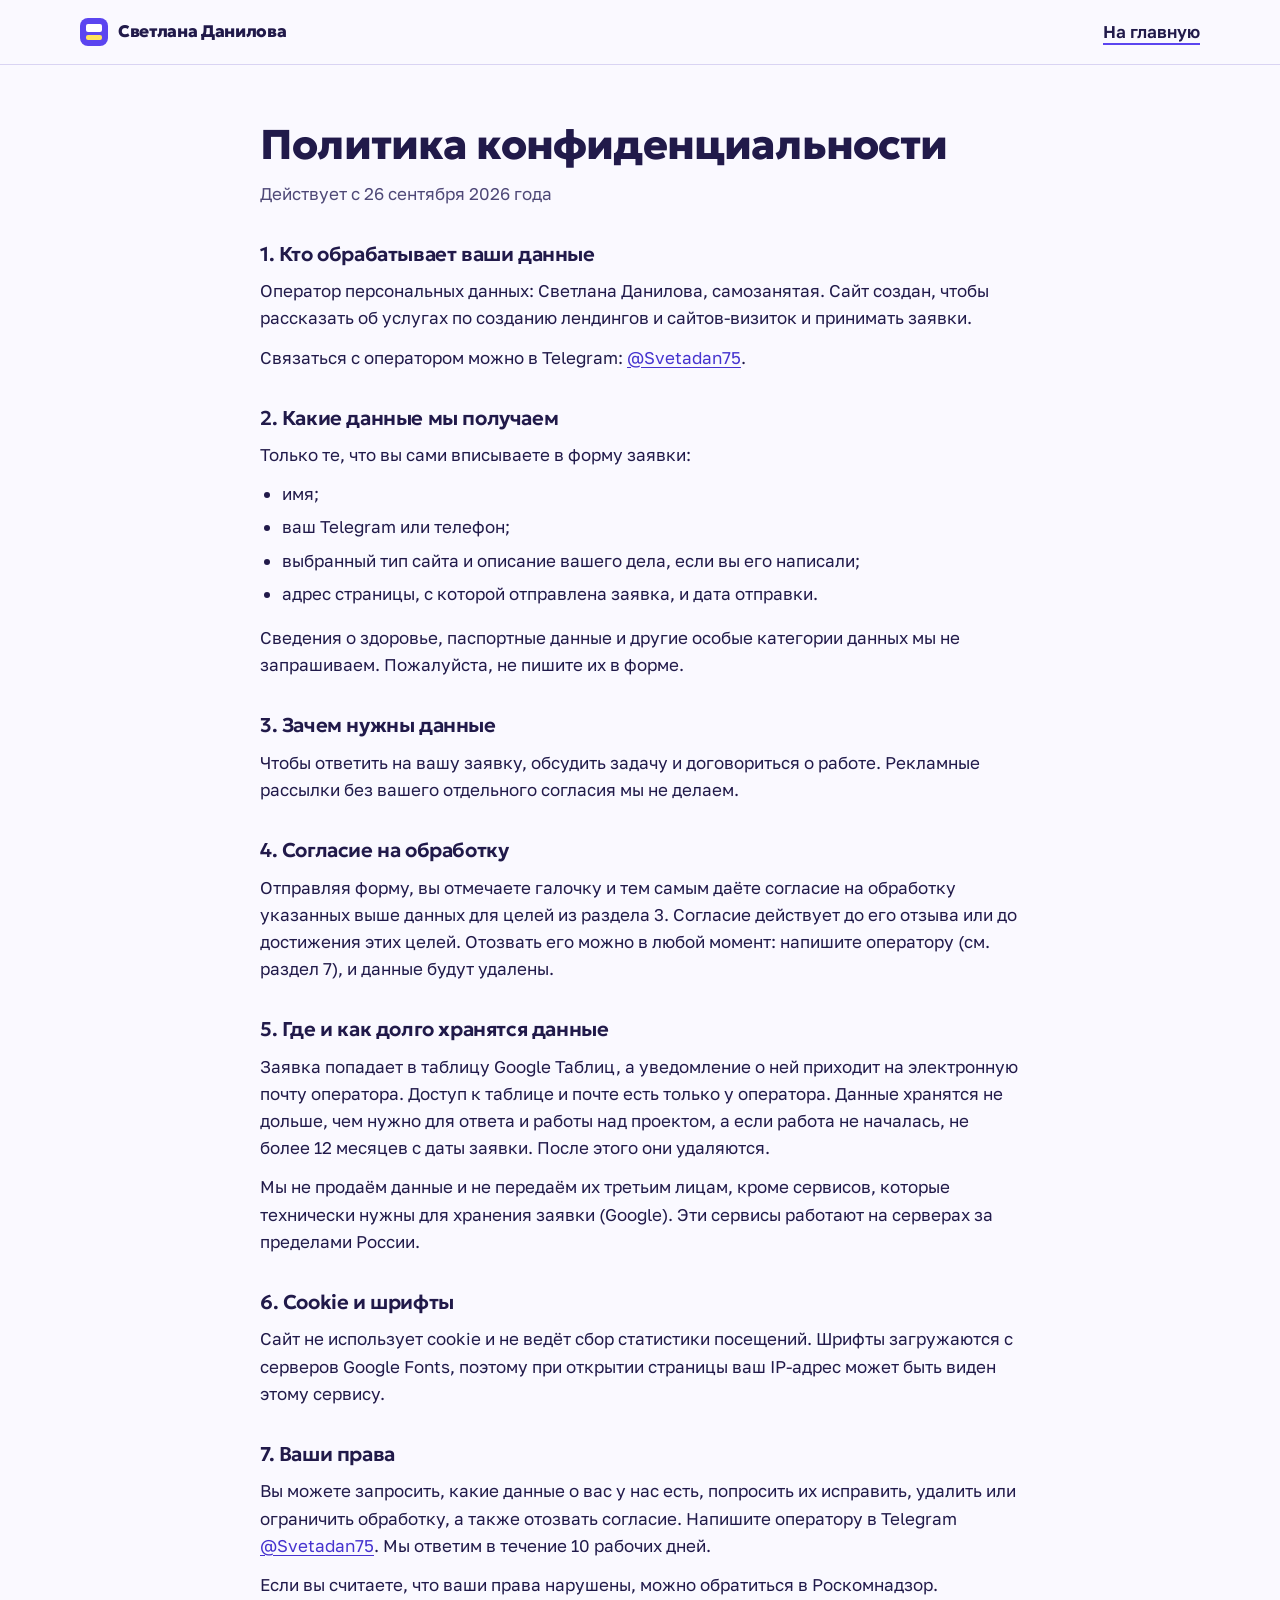
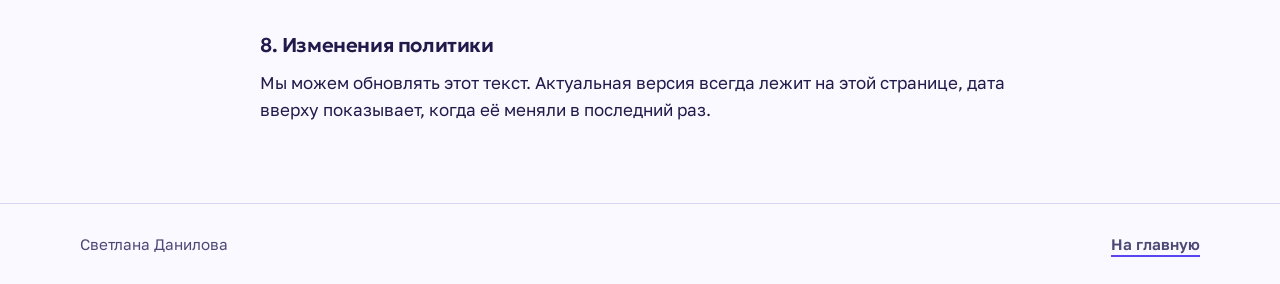
==== politika.html @ dc1ed640 "Сайт-визитка: лендинги и сайты-визитки Co-Authored-By: Claude Sonnet 5 <noreply@anthropic.com>" ====
<!doctype html>
<html lang="ru">
<head>
  <meta charset="utf-8">
  <meta name="viewport" content="width=device-width, initial-scale=1">
  <title>Политика конфиденциальности - Светлана Данилова</title>
  <meta name="robots" content="noindex">
  <link rel="icon" href="data:image/svg+xml,%3Csvg xmlns='http://www.w3.org/2000/svg' viewBox='0 0 32 32'%3E%3Crect width='32' height='32' rx='8' fill='%235B45F0'/%3E%3Crect x='8' y='19' width='16' height='5' rx='2' fill='%23FFE45C'/%3E%3Crect x='8' y='8' width='16' height='8' rx='2' fill='%23fff'/%3E%3C/svg%3E">
  <link rel="preconnect" href="https://fonts.googleapis.com">
  <link rel="preconnect" href="https://fonts.gstatic.com" crossorigin>
  <link rel="stylesheet" href="https://fonts.googleapis.com/css2?family=Geologica:wght@600;800&family=Golos+Text:wght@400;500;600&display=swap">
  <link rel="stylesheet" href="styles.css">
</head>
<body>
  <header class="top">
    <div class="wrap top-in">
      <a class="logo" href="index.html" aria-label="Светлана Данилова, на главную">
        <span class="logo-mark" aria-hidden="true"></span>Светлана Данилова
      </a>
      <a class="link" href="index.html">На главную</a>
    </div>
  </header>

  <main class="wrap doc">
    <h1>Политика конфиденциальности</h1>
    <p class="doc-date">Действует с 26 сентября 2026 года</p>

    <h2>1. Кто обрабатывает ваши данные</h2>
    <p>Оператор персональных данных: Светлана Данилова, самозанятая. Сайт создан, чтобы рассказать об услугах по созданию лендингов и сайтов-визиток и принимать заявки.</p>
    <!-- TODO Светлана: после регистрации самозанятости добавить сюда ИНН и адрес почты сайта -->
    <p>Связаться с оператором можно в Telegram: <a href="https://t.me/Svetadan75">@Svetadan75</a>.</p>

    <h2>2. Какие данные мы получаем</h2>
    <p>Только те, что вы сами вписываете в форму заявки:</p>
    <ul>
      <li>имя;</li>
      <li>ваш Telegram или телефон;</li>
      <li>выбранный тип сайта и описание вашего дела, если вы его написали;</li>
      <li>адрес страницы, с которой отправлена заявка, и дата отправки.</li>
    </ul>
    <p>Сведения о здоровье, паспортные данные и другие особые категории данных мы не запрашиваем. Пожалуйста, не пишите их в форме.</p>

    <h2>3. Зачем нужны данные</h2>
    <p>Чтобы ответить на вашу заявку, обсудить задачу и договориться о работе. Рекламные рассылки без вашего отдельного согласия мы не делаем.</p>

    <h2 id="soglasie">4. Согласие на обработку</h2>
    <p>Отправляя форму, вы отмечаете галочку и тем самым даёте согласие на обработку указанных выше данных для целей из раздела 3. Согласие действует до его отзыва или до достижения этих целей. Отозвать его можно в любой момент: напишите оператору (см. раздел 7), и данные будут удалены.</p>

    <h2>5. Где и как долго хранятся данные</h2>
    <p>Заявка попадает в таблицу Google Таблиц, а уведомление о ней приходит на электронную почту оператора. Доступ к таблице и почте есть только у оператора. Данные хранятся не дольше, чем нужно для ответа и работы над проектом, а если работа не началась, не более 12 месяцев с даты заявки. После этого они удаляются.</p>
    <p>Мы не продаём данные и не передаём их третьим лицам, кроме сервисов, которые технически нужны для хранения заявки (Google). Эти сервисы работают на серверах за пределами России.</p>

    <h2>6. Cookie и шрифты</h2>
    <p>Сайт не использует cookie и не ведёт сбор статистики посещений. Шрифты загружаются с серверов Google Fonts, поэтому при открытии страницы ваш IP-адрес может быть виден этому сервису.</p>

    <h2>7. Ваши права</h2>
    <p>Вы можете запросить, какие данные о вас у нас есть, попросить их исправить, удалить или ограничить обработку, а также отозвать согласие. Напишите оператору в Telegram <a href="https://t.me/Svetadan75">@Svetadan75</a>. Мы ответим в течение 10 рабочих дней.</p>
    <p>Если вы считаете, что ваши права нарушены, можно обратиться в Роскомнадзор.</p>

    <h2>8. Изменения политики</h2>
    <p>Мы можем обновлять этот текст. Актуальная версия всегда лежит на этой странице, дата вверху показывает, когда её меняли в последний раз.</p>
  </main>

  <footer class="foot">
    <div class="wrap foot-in">
      <p>Светлана Данилова</p>
      <div class="foot-links">
        <a class="link" href="index.html">На главную</a>
      </div>
    </div>
  </footer>
</body>
</html>
---- styles.css ----
/* Светлана Данилова: лендинги и сайты-визитки.
   Палитра: чернильный сине-фиолетовый текст, сирень вместо белого, фиолетовая кнопка, жёлтый маркер как единственный «громкий» цвет. */
:root {
  --ink: #211A4A;
  --ink-soft: #4E4877;
  --paper: #FAF9FF;
  --lilac: #EDEAFB;
  --line: #D9D4F3;
  --violet: #5B45F0;
  --violet-deep: #4633CF;
  --marker: #FFE45C;
  --mint: #CFEFDD;
  --radius: 14px;
  --font-display: "Geologica", "Arial", sans-serif;
  --font-body: "Golos Text", system-ui, sans-serif;
}

*, *::before, *::after { box-sizing: border-box; }
html { scroll-behavior: smooth; scroll-padding-top: 76px; }
body {
  margin: 0;
  background: var(--paper);
  color: var(--ink);
  font: 400 1.0625rem/1.6 var(--font-body);
  -webkit-font-smoothing: antialiased;
}
img { max-width: 100%; height: auto; display: block; }
a { color: inherit; }
h1, h2, h3 { font-family: var(--font-display); line-height: 1.12; margin: 0; letter-spacing: -0.02em; }
p { margin: 0; }
:focus-visible { outline: 3px solid var(--violet); outline-offset: 3px; border-radius: 6px; }

.wrap { width: min(1120px, 100% - 32px); margin-inline: auto; }
.skip { position: absolute; left: -999px; top: 8px; background: var(--ink); color: #fff; padding: 8px 14px; border-radius: 8px; z-index: 20; }
.skip:focus { left: 8px; }

/* Кнопки и ссылки */
.btn {
  display: inline-flex; align-items: center; justify-content: center;
  padding: 14px 24px; border-radius: 999px; border: 0;
  background: var(--violet); color: #fff; text-decoration: none;
  font: 600 1rem/1.2 var(--font-body); cursor: pointer;
  transition: background .2s, transform .2s;
}
.btn:hover { background: var(--violet-deep); transform: translateY(-1px); }
.btn-sm { padding: 10px 18px; font-size: .95rem; }
.btn-light { background: #fff; color: var(--ink); }
.btn-light:hover { background: var(--marker); }
.btn-line { display: inline-flex; padding: 12px 22px; border: 2px solid rgba(255,255,255,.45); border-radius: 999px; color: #fff; text-decoration: none; font-weight: 600; transition: border-color .2s, background .2s; }
.btn-line:hover { border-color: #fff; background: rgba(255,255,255,.1); }
.link { font-weight: 600; text-decoration-thickness: 2px; text-underline-offset: 5px; text-decoration-color: var(--violet); }
.link:hover { text-decoration-color: var(--ink); }

/* Шапка */
.top { position: sticky; top: 0; z-index: 10; background: rgba(250,249,255,.92); backdrop-filter: blur(8px); border-bottom: 1px solid var(--line); }
.top-in { display: flex; align-items: center; gap: 24px; min-height: 64px; }
.logo { display: inline-flex; align-items: center; gap: 10px; font: 800 1.05rem/1 var(--font-display); text-decoration: none; letter-spacing: -0.02em; margin-right: auto; }
.logo-mark { width: 28px; height: 28px; border-radius: 8px; background: var(--violet); position: relative; flex: none; }
.logo-mark::before, .logo-mark::after { content: ""; position: absolute; left: 6px; right: 6px; border-radius: 2px; }
.logo-mark::before { top: 6px; height: 8px; background: #fff; }
.logo-mark::after { bottom: 6px; height: 5px; background: var(--marker); }
.nav { display: flex; gap: 26px; }
.nav a { text-decoration: none; font-weight: 500; color: var(--ink-soft); }
.nav a:hover { color: var(--ink); }

/* Первый экран */
.hero { padding: 56px 0 72px; }
.hero-grid { display: grid; grid-template-columns: 1.02fr 1fr; gap: 56px; align-items: center; }
.hero h1 { font-size: clamp(2.1rem, 4.6vw, 3.5rem); font-weight: 800; }
.lead { margin-top: 22px; font-size: 1.2rem; color: var(--ink-soft); max-width: 34em; }
.hero-cta { display: flex; align-items: center; gap: 24px; margin-top: 32px; flex-wrap: wrap; }
.note { margin-top: 22px; color: var(--ink-soft); font-size: .98rem; max-width: 34em; }

/* Конструктор */
.builder { margin: 0; background: var(--lilac); border: 1px solid var(--line); border-radius: 22px; padding: 22px; }
.builder figcaption { font: 600 1.05rem/1.2 var(--font-display); margin-bottom: 14px; }
.chips { display: flex; flex-wrap: wrap; gap: 8px; }
.chip {
  padding: 8px 14px; border-radius: 999px; border: 1.5px solid var(--line); background: #fff;
  font: 500 .92rem/1.2 var(--font-body); color: var(--ink); cursor: pointer;
  transition: background .15s, border-color .15s, color .15s;
}
.chip:hover:not(:disabled) { border-color: var(--violet); }
.chip[aria-pressed="true"] { background: var(--violet); border-color: var(--violet); color: #fff; }
.chip.is-locked { background: transparent; border-style: dashed; color: var(--ink-soft); cursor: default; }
.chip.is-locked[aria-pressed="true"] { background: transparent; color: var(--ink-soft); border-color: var(--line); }

.win { margin-top: 16px; background: #fff; border: 1px solid var(--line); border-radius: 12px; overflow: hidden; box-shadow: 0 10px 30px rgba(33,26,74,.08); }
.win-bar { display: flex; align-items: center; gap: 6px; padding: 10px 12px; background: var(--paper); border-bottom: 1px solid var(--line); }
.win-bar i { width: 9px; height: 9px; border-radius: 50%; background: var(--line); }
.win-bar span { margin-left: 8px; font-size: .78rem; color: var(--ink-soft); background: #fff; border: 1px solid var(--line); border-radius: 6px; padding: 2px 10px; }
.win-page { position: relative; padding: 14px; display: flex; flex-direction: column; gap: 12px; min-height: 260px; max-height: 420px; overflow: hidden; }
.win-page::after { content: ""; position: absolute; left: 0; right: 0; bottom: 0; height: 48px; background: linear-gradient(rgba(255,255,255,0), #fff); pointer-events: none; }

.blk { border-radius: 10px; }
.blk[hidden] { display: none; }
.blk:not([hidden]) { animation: pop .35s ease-out both; }
@keyframes pop { from { opacity: 0; transform: translateY(8px) scale(.98); } to { opacity: 1; transform: none; } }

.blk u, .blk h6, .blk p, .blk s, .blk span:not(.ava):not(.pin) { display: block; height: 7px; border-radius: 4px; background: var(--line); margin: 0; text-decoration: none; }
.blk s { width: 45%; background: var(--marker); }
.blk em { display: block; font-style: normal; }
.blk-head { display: flex; align-items: center; gap: 10px; }
.blk-head b { width: 20px; height: 20px; border-radius: 6px; background: var(--violet); }
.blk-head span { width: 34px; }
.blk-head span:first-of-type { margin-left: auto; }
.blk-head em { width: 44px; height: 18px; border-radius: 999px; background: var(--violet); }
.blk-hero { background: var(--lilac); padding: 18px 14px; display: flex; flex-direction: column; gap: 8px; }
.blk-hero h6 { height: 13px; width: 78%; background: var(--ink); }
.blk-hero h6 + h6 { width: 52%; }
.blk-hero p { width: 66%; }
.blk-hero em { width: 96px; height: 22px; border-radius: 999px; background: var(--violet); margin-top: 6px; }
.blk-services { display: grid; grid-template-columns: repeat(3, 1fr); gap: 8px; }
.blk-services > div { border: 1px solid var(--line); border-radius: 8px; padding: 10px; display: flex; flex-direction: column; gap: 6px; }
.blk-gallery { display: grid; grid-template-columns: repeat(3, 1fr); gap: 8px; }
.blk-gallery i { aspect-ratio: 4 / 3; border-radius: 8px; background: linear-gradient(135deg, var(--lilac), var(--line)); }
.blk-gallery i:nth-child(2) { background: linear-gradient(135deg, var(--mint), var(--lilac)); }
.blk-reviews { display: flex; gap: 10px; align-items: center; border: 1px solid var(--line); padding: 10px; }
.blk-reviews .ava { width: 26px; height: 26px; border-radius: 50%; background: var(--marker); flex: none; }
.blk-reviews > div { flex: 1; display: flex; flex-direction: column; gap: 6px; }
.blk-form { display: flex; flex-direction: column; gap: 8px; }
.blk-form i { height: 22px; border: 1.5px solid var(--line); border-radius: 6px; }
.blk-form em { height: 22px; border-radius: 999px; background: var(--violet); width: 42%; }
.blk-tg { display: flex; }
.blk-tg em { background: #2AABEE; color: #fff; font: 600 .78rem/1 var(--font-body); padding: 9px 16px; border-radius: 999px; }
.blk-map { position: relative; height: 62px; background: var(--mint); overflow: hidden; }
.blk-map u { position: absolute; height: 5px; background: rgba(255,255,255,.7); left: -5%; right: -5%; top: 40%; transform: rotate(-8deg); }
.blk-map u + u { top: 68%; transform: rotate(6deg); }
.blk-map .pin { position: absolute; left: 50%; top: 22%; width: 14px; height: 14px; border-radius: 50% 50% 50% 0; background: var(--violet); transform: rotate(-45deg); }

.verdict { margin-top: 16px; font-size: 1rem; }
.verdict b { background: var(--marker); padding: 1px 8px; border-radius: 6px; font-weight: 600; }
.verdict span { color: var(--ink-soft); margin-left: 6px; }

/* Секции */
.sec { padding: 88px 0; }
.sec-tint { background: var(--lilac); }
.sec h2 { font-size: clamp(1.7rem, 3.4vw, 2.5rem); font-weight: 800; max-width: 20em; }
.sec-lead { margin-top: 14px; color: var(--ink-soft); font-size: 1.1rem; max-width: 38em; }

/* О себе */
.about-grid { display: grid; grid-template-columns: 300px 1fr; gap: 56px; align-items: center; }
.about-photo { margin: 0; }

.photo { display: block; width: 100%; aspect-ratio: 4 / 5; object-fit: cover; object-position: center 25%; border-radius: 26px; background: var(--lilac); }
.about-text p { margin-top: 18px; max-width: 38em; }
.about-text h2 { margin-bottom: 4px; }
.social { display: grid; grid-template-columns: repeat(2, minmax(0, 1fr)); gap: 12px; margin-top: 28px; max-width: 34rem; }
.social-link { display: flex; flex-direction: column; gap: 4px; padding: 16px 18px; border: 1.5px solid var(--line); border-radius: var(--radius); background: #fff; text-decoration: none; transition: border-color .2s, transform .2s; }
.social-link:hover { border-color: var(--violet); transform: translateY(-2px); }
.social-link b { font: 600 1.05rem/1.2 var(--font-display); }
.social-link span { font-size: .92rem; color: var(--ink-soft); line-height: 1.4; }

/* Работы */
.works { display: grid; grid-template-columns: repeat(3, minmax(0, 1fr)); gap: 24px; margin-top: 40px; }
.work { display: flex; flex-direction: column; gap: 10px; }
.work h3 { font-size: 1.25rem; font-weight: 600; margin-top: 8px; }
.work p { color: var(--ink-soft); font-size: 1rem; }
.work-shot { border-radius: var(--radius); overflow: hidden; border: 1px solid var(--line); background: #fff; aspect-ratio: 8 / 5; }
.work-shot img { width: 100%; height: 100%; object-fit: cover; object-position: top; }
.work-empty { justify-content: center; align-items: flex-start; border: 2px dashed var(--violet); border-radius: var(--radius); padding: 28px; }
.work-empty .btn { margin-top: 10px; }

/* Цены */
.price-list { margin-top: 40px; border-top: 1.5px solid var(--ink); }
.price-row { display: grid; grid-template-columns: 1fr 260px; gap: 32px; padding: 28px 0; border-bottom: 1px solid var(--line); }
.pr-main h3 { font-size: 1.4rem; font-weight: 600; }
.pr-main p { margin-top: 10px; max-width: 38em; }
.pr-main .pr-for { color: var(--ink-soft); font-size: .98rem; }
.pr-facts { margin: 0; display: grid; gap: 12px; align-content: start; }
.pr-facts div { display: flex; justify-content: space-between; gap: 12px; align-items: baseline; }
.pr-facts dt { color: var(--ink-soft); font-size: .95rem; }
.pr-facts dd { margin: 0; font: 600 1.15rem/1.2 var(--font-display); text-align: right; }
.price-row-main { background: linear-gradient(var(--marker), var(--marker)) left / 6px 100% no-repeat; padding-left: 24px; }
.price-row-free .pr-facts dd { color: var(--violet-deep); }
.after-note { margin-top: 26px; color: var(--ink-soft); max-width: 42em; }
.price-row.is-match { animation: match 1.4s ease-out; }
@keyframes match { 0%, 60% { background-color: var(--marker); } 100% { background-color: transparent; } }

/* Шаги */
.steps { list-style: none; counter-reset: step; margin: 40px 0 0; padding: 0; display: grid; grid-template-columns: repeat(4, minmax(0, 1fr)); gap: 24px; }
.steps li { counter-increment: step; background: #fff; border: 1px solid var(--line); border-radius: var(--radius); padding: 22px; }
.steps li::before { content: counter(step); display: grid; place-items: center; width: 34px; height: 34px; border-radius: 50%; background: var(--violet); color: #fff; font: 600 1rem/1 var(--font-display); margin-bottom: 16px; }
.steps h3 { font-size: 1.15rem; font-weight: 600; }
.steps p { margin-top: 8px; font-size: .98rem; color: var(--ink-soft); }

/* FAQ */
.faq { margin-top: 32px; max-width: 820px; border-top: 1.5px solid var(--ink); }
.faq details { border-bottom: 1px solid var(--line); }
.faq summary { cursor: pointer; padding: 20px 40px 20px 0; font: 600 1.15rem/1.3 var(--font-display); list-style: none; position: relative; }
.faq summary::-webkit-details-marker { display: none; }
.faq summary::after { content: "+"; position: absolute; right: 4px; top: 16px; font: 500 1.6rem/1 var(--font-body); color: var(--violet); transition: transform .2s; }
.faq details[open] summary::after { transform: rotate(45deg); }
.faq details p { padding: 0 40px 22px 0; color: var(--ink-soft); }

/* Контакты */
.contact { background: var(--ink); color: #fff; padding: 88px 0; }
.contact-in { display: grid; grid-template-columns: 1fr 1.1fr; gap: 56px; align-items: start; }
.contact h2 { font-size: clamp(1.8rem, 3.6vw, 2.6rem); font-weight: 800; }
.contact-intro p { margin-top: 16px; color: #D4CFF2; max-width: 30em; }
.contact-alt { margin-top: 32px !important; }
.contact-links { display: flex; gap: 12px; margin-top: 14px; flex-wrap: wrap; }
.lead-form { background: #fff; color: var(--ink); border-radius: 22px; padding: 28px; display: grid; gap: 18px; }
.field { display: grid; gap: 6px; }
.field label, .opts legend { font-weight: 600; font-size: .95rem; }
.opt { font-weight: 400; color: var(--ink-soft); }
.field input, .field textarea { width: 100%; padding: 12px 14px; border: 1.5px solid var(--line); border-radius: 10px; font: inherit; color: var(--ink); background: var(--paper); }
.field input:focus, .field textarea:focus { outline: none; border-color: var(--violet); box-shadow: 0 0 0 3px rgba(91,69,240,.2); }
.field.has-error input { border-color: #C6284D; }
.opts { border: 0; padding: 0; margin: 0; display: flex; flex-wrap: wrap; gap: 8px; }
.opts legend { padding: 0; margin-bottom: 8px; width: 100%; }
.opts label { cursor: pointer; }
.opts input { position: absolute; opacity: 0; pointer-events: none; }
.opts span { display: inline-block; padding: 8px 14px; border-radius: 999px; border: 1.5px solid var(--line); font-size: .94rem; transition: background .15s, color .15s, border-color .15s; }
.opts input:checked + span { background: var(--violet); color: #fff; border-color: var(--violet); }
.opts input:focus-visible + span { outline: 3px solid var(--violet); outline-offset: 2px; }
.agree { display: flex; gap: 10px; align-items: flex-start; font-size: .9rem; color: var(--ink-soft); line-height: 1.45; }
.agree input { margin-top: 3px; width: 18px; height: 18px; accent-color: var(--violet); flex: none; }
.lead-form .btn { background: var(--violet); color: #fff; justify-self: start; }
.lead-form .btn:hover { background: var(--violet-deep); }
.form-status { font-size: .95rem; min-height: 1.4em; }
.form-status.is-error { color: #C6284D; }
.form-status.is-ok { color: #1E7A4C; }
.form-status a { font-weight: 600; }
.hp { position: absolute; left: -9999px; width: 1px; height: 1px; overflow: hidden; }

/* Подвал */
.foot { background: var(--paper); padding: 28px 0; border-top: 1px solid var(--line); font-size: .95rem; color: var(--ink-soft); }
.foot-in { display: flex; justify-content: space-between; gap: 16px; flex-wrap: wrap; }
.foot-links { display: flex; gap: 22px; }

/* Планшет и телефон */
@media (max-width: 980px) {
  .hero-grid, .about-grid, .contact-in { grid-template-columns: 1fr; gap: 40px; }
  .about-photo { max-width: 220px; }
  .works { grid-template-columns: 1fr 1fr; }
  .steps { grid-template-columns: 1fr 1fr; }
  .nav { display: none; }
}
@media (max-width: 640px) {
  body { font-size: 1rem; }
  .hero { padding: 36px 0 48px; }
  .sec, .contact { padding: 56px 0; }
  .works, .steps, .social { grid-template-columns: 1fr; }
  .price-row { grid-template-columns: 1fr; gap: 14px; }
  .price-row-main { padding-left: 18px; }
  .builder { padding: 16px; }
  .lead-form { padding: 20px; }
  .top-in .btn-sm { padding: 9px 14px; }
  .logo { font-size: .95rem; }
}

@media (prefers-reduced-motion: reduce) {
  html { scroll-behavior: auto; }
  *, *::before, *::after { animation: none !important; transition: none !important; }
}

/* Страница политики конфиденциальности */
.doc { max-width: 760px; padding: 56px 0 80px; }
.doc h1 { font-size: clamp(1.8rem, 4vw, 2.6rem); font-weight: 800; }
.doc-date { margin-top: 10px; color: var(--ink-soft); }
.doc h2 { font-size: 1.25rem; font-weight: 600; margin-top: 36px; }
.doc p, .doc ul { margin-top: 12px; }
.doc ul { padding-left: 22px; }
.doc li { margin-top: 6px; }
.doc a { color: var(--violet-deep); text-underline-offset: 3px; }
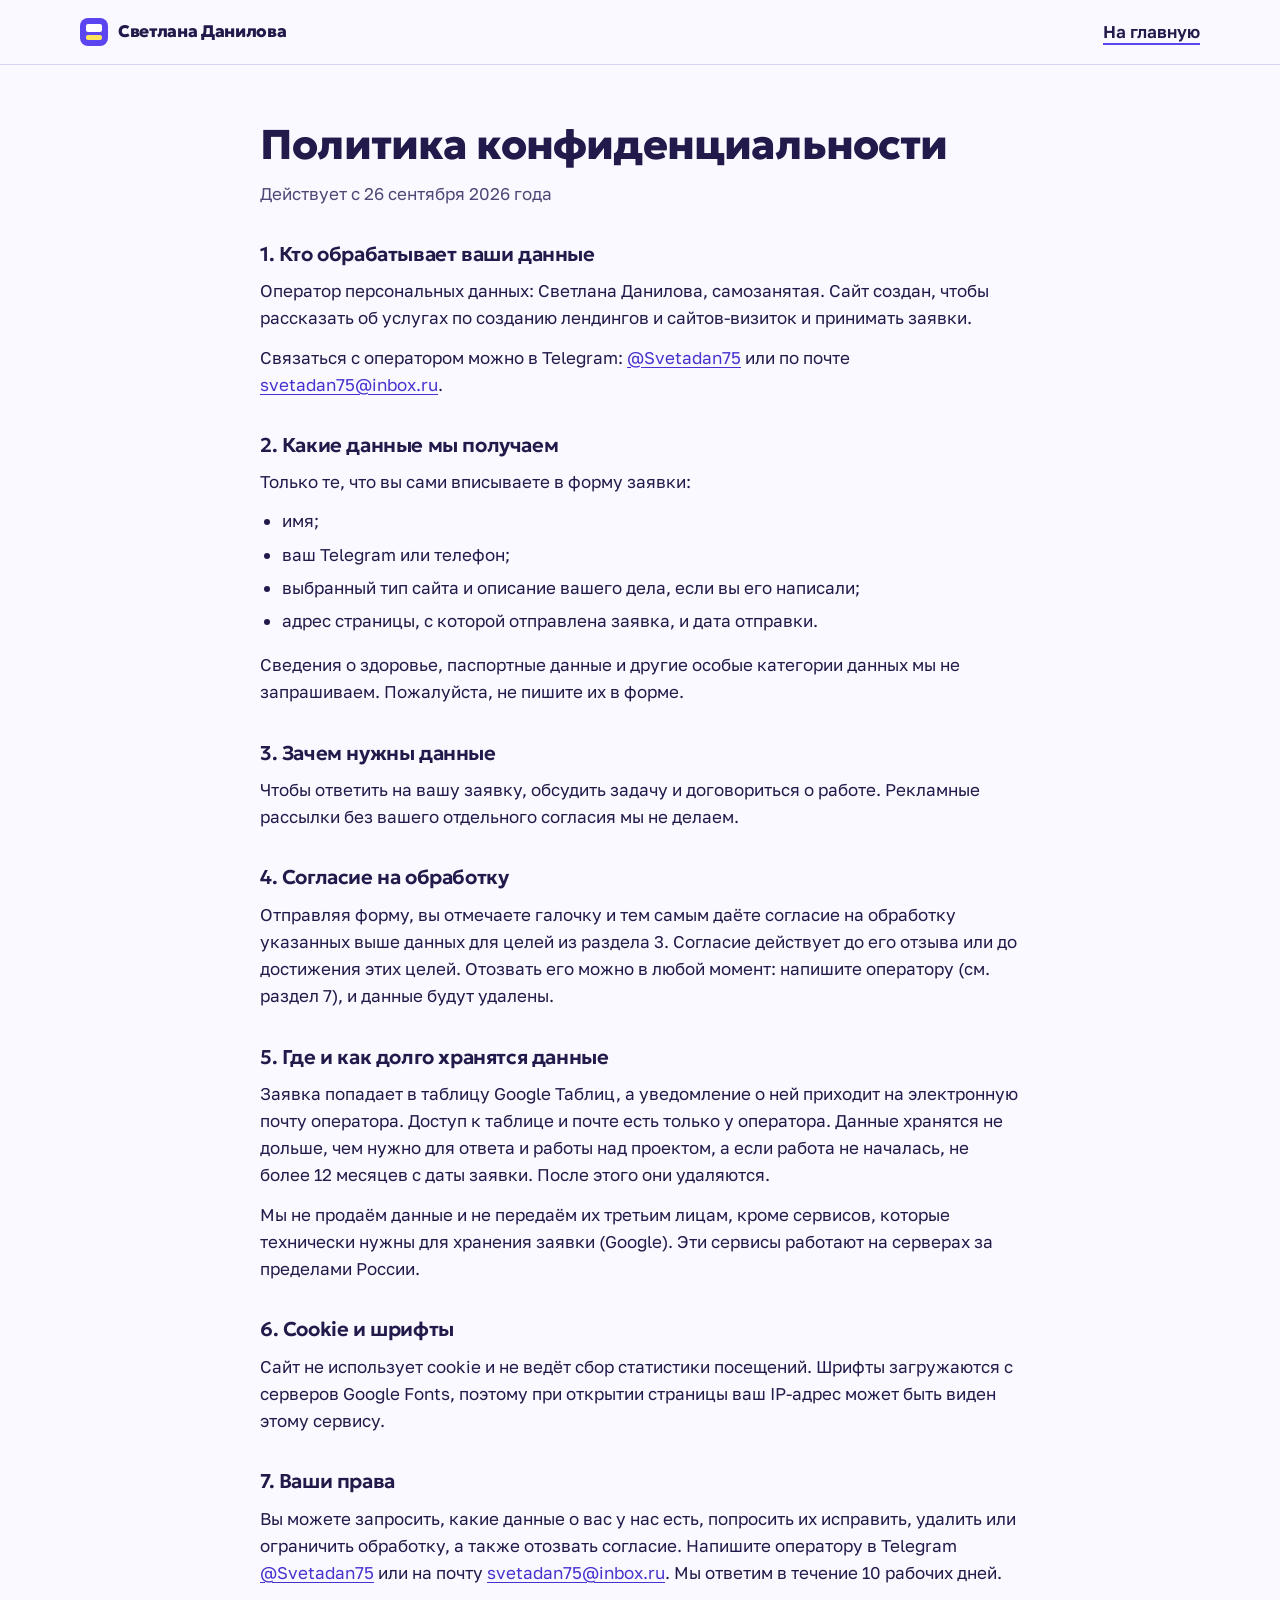
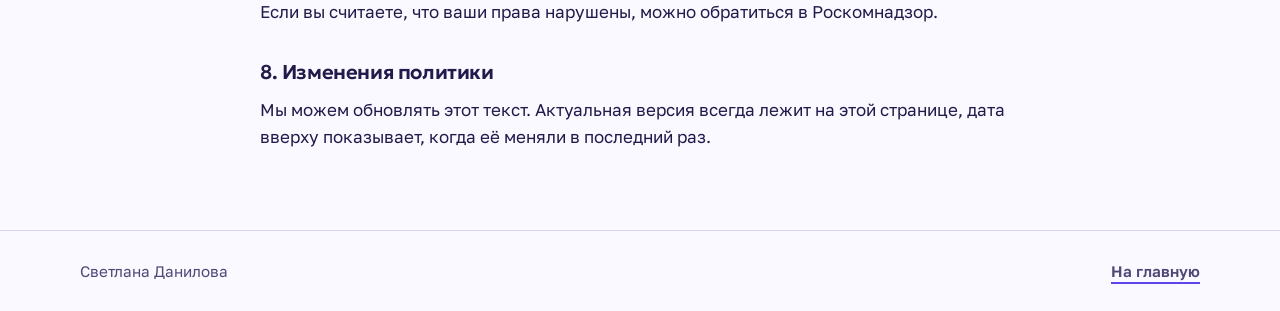
==== commit 22ca42e9: "Правки по отзывам: рабочие ссылки в HTML, почта, стоимость домена Co-Authored-By: Claude Sonnet 5 <n" ====
--- a/politika.html
+++ b/politika.html
@@ -27,8 +27,7 @@
 
     <h2>1. Кто обрабатывает ваши данные</h2>
     <p>Оператор персональных данных: Светлана Данилова, самозанятая. Сайт создан, чтобы рассказать об услугах по созданию лендингов и сайтов-визиток и принимать заявки.</p>
-    <!-- TODO Светлана: после регистрации самозанятости добавить сюда ИНН и адрес почты сайта -->
-    <p>Связаться с оператором можно в Telegram: <a href="https://t.me/Svetadan75">@Svetadan75</a>.</p>
+    <p>Связаться с оператором можно в Telegram: <a href="https://t.me/Svetadan75">@Svetadan75</a> или по почте <a href="mailto:svetadan75@inbox.ru">svetadan75@inbox.ru</a>.</p>
 
     <h2>2. Какие данные мы получаем</h2>
     <p>Только те, что вы сами вписываете в форму заявки:</p>
@@ -54,7 +53,7 @@
     <p>Сайт не использует cookie и не ведёт сбор статистики посещений. Шрифты загружаются с серверов Google Fonts, поэтому при открытии страницы ваш IP-адрес может быть виден этому сервису.</p>
 
     <h2>7. Ваши права</h2>
-    <p>Вы можете запросить, какие данные о вас у нас есть, попросить их исправить, удалить или ограничить обработку, а также отозвать согласие. Напишите оператору в Telegram <a href="https://t.me/Svetadan75">@Svetadan75</a>. Мы ответим в течение 10 рабочих дней.</p>
+    <p>Вы можете запросить, какие данные о вас у нас есть, попросить их исправить, удалить или ограничить обработку, а также отозвать согласие. Напишите оператору в Telegram <a href="https://t.me/Svetadan75">@Svetadan75</a> или на почту <a href="mailto:svetadan75@inbox.ru">svetadan75@inbox.ru</a>. Мы ответим в течение 10 рабочих дней.</p>
     <p>Если вы считаете, что ваши права нарушены, можно обратиться в Роскомнадзор.</p>
 
     <h2>8. Изменения политики</h2>
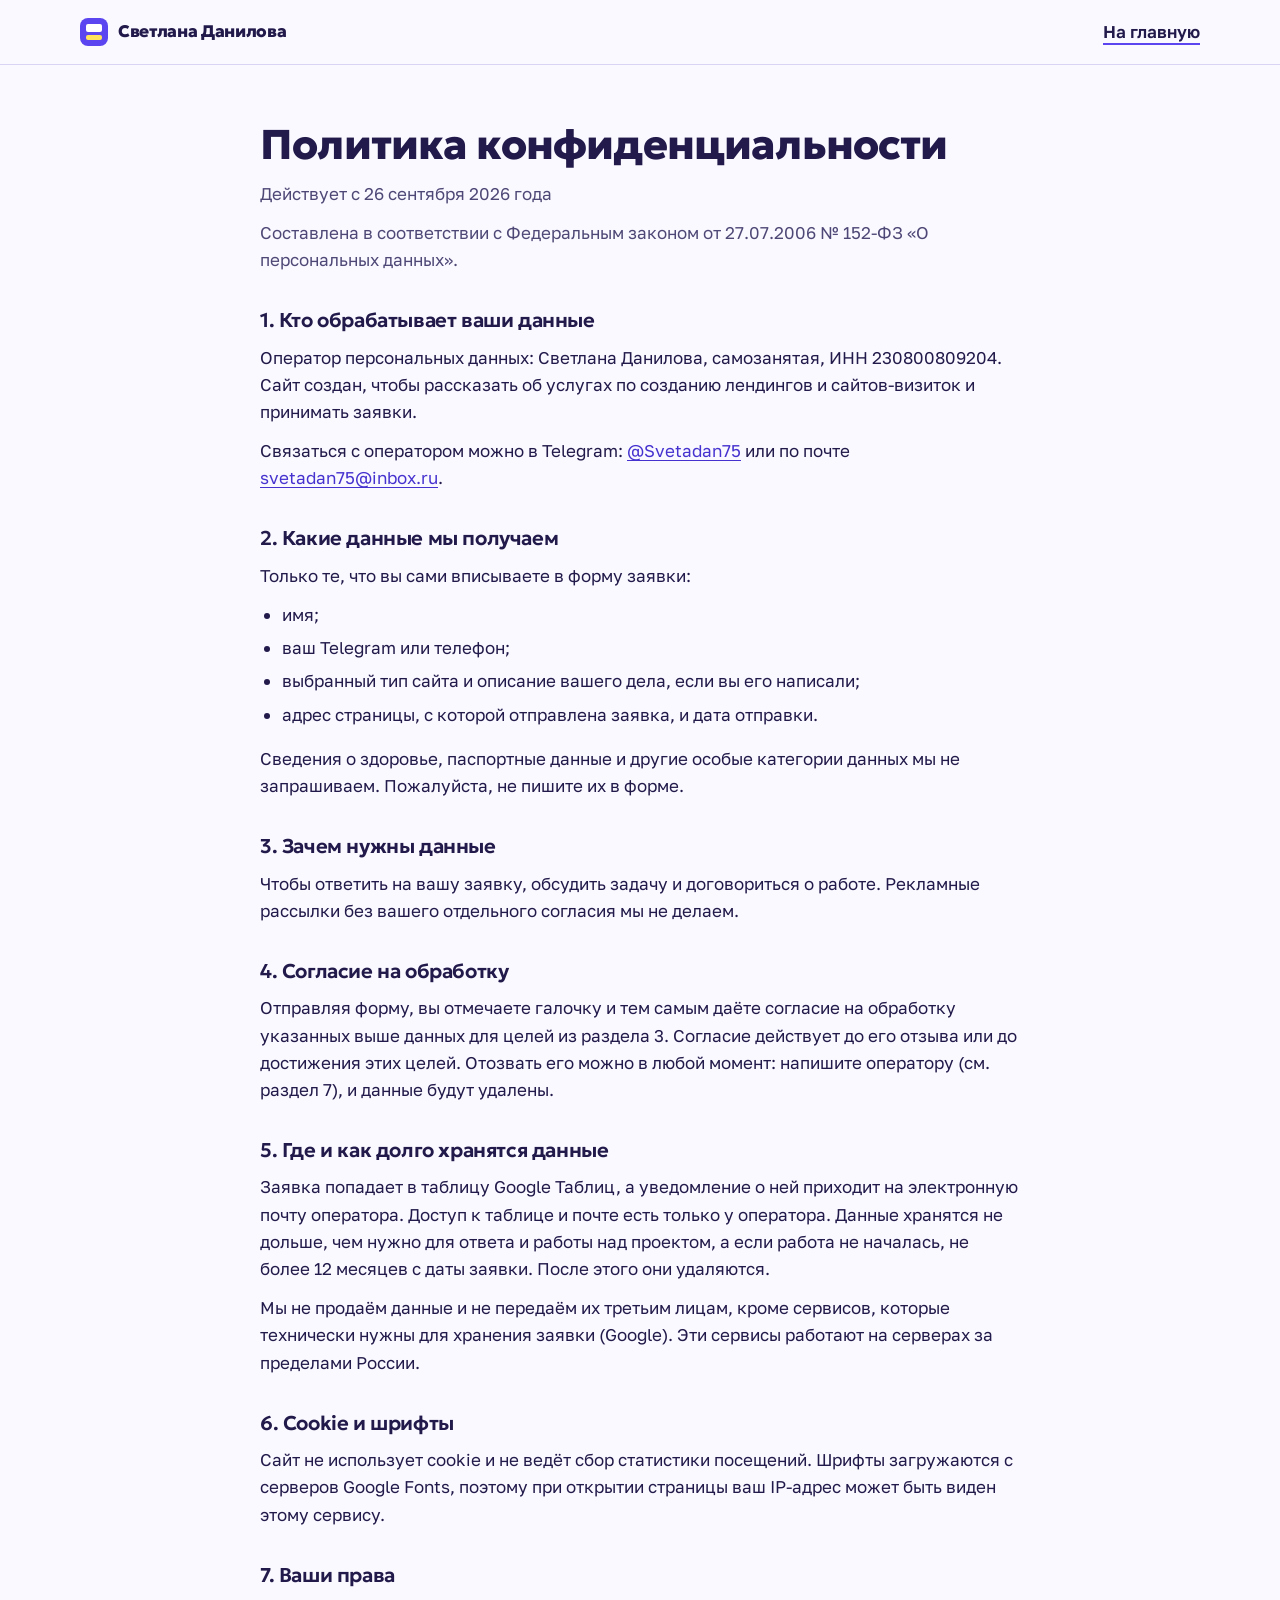
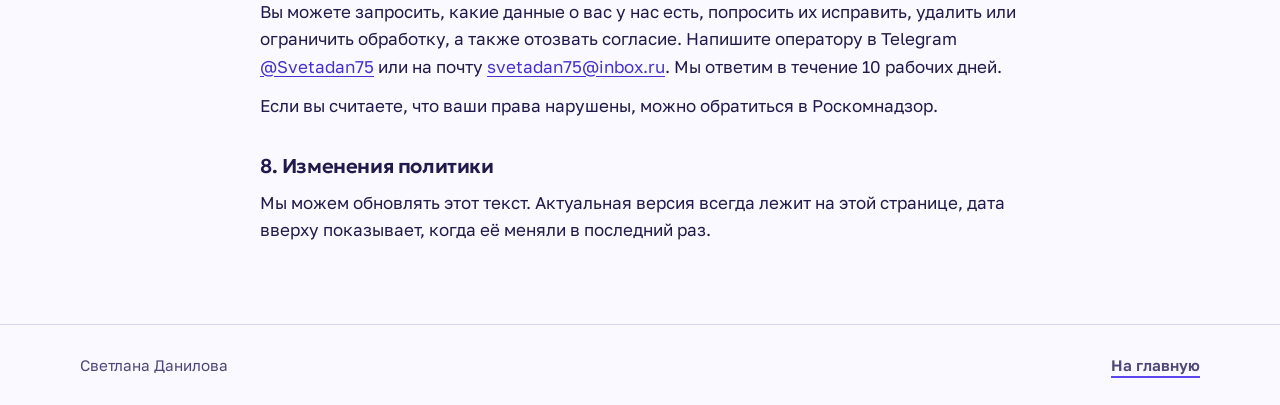
==== commit ba6b5bb1: "Добавить ИНН самозанятой и ссылку на 152-ФЗ в политику Co-Authored-By: Claude Sonnet 5 <noreply@anth" ====
--- a/politika.html
+++ b/politika.html
@@ -25,8 +25,10 @@
     <h1>Политика конфиденциальности</h1>
     <p class="doc-date">Действует с 26 сентября 2026 года</p>
 
+    <p class="doc-date">Составлена в соответствии с Федеральным законом от 27.07.2006 № 152-ФЗ «О персональных данных».</p>
+
     <h2>1. Кто обрабатывает ваши данные</h2>
-    <p>Оператор персональных данных: Светлана Данилова, самозанятая. Сайт создан, чтобы рассказать об услугах по созданию лендингов и сайтов-визиток и принимать заявки.</p>
+    <p>Оператор персональных данных: Светлана Данилова, самозанятая, ИНН 230800809204. Сайт создан, чтобы рассказать об услугах по созданию лендингов и сайтов-визиток и принимать заявки.</p>
     <p>Связаться с оператором можно в Telegram: <a href="https://t.me/Svetadan75">@Svetadan75</a> или по почте <a href="mailto:svetadan75@inbox.ru">svetadan75@inbox.ru</a>.</p>
 
     <h2>2. Какие данные мы получаем</h2>
--- a/styles.css
+++ b/styles.css
@@ -264,3 +264,22 @@
 .doc ul { padding-left: 22px; }
 .doc li { margin-top: 6px; }
 .doc a { color: var(--violet-deep); text-underline-offset: 3px; }
+
+/* Скидка первым клиентам */
+.promo { display: grid; grid-template-columns: auto 1fr auto; gap: 28px; align-items: center; margin-top: 40px; padding: 28px; background: #fff; border: 2px solid var(--violet); border-radius: 22px; }
+.promo-badge { display: grid; place-items: center; min-width: 110px; height: 110px; padding: 0 12px; border-radius: 26px; background: var(--marker); font: 800 2rem/1 var(--font-display); letter-spacing: -0.03em; transform: rotate(-4deg); }
+.promo h3 { font-size: 1.4rem; font-weight: 800; }
+.promo-text p { margin-top: 10px; max-width: 40em; }
+.promo-prices { margin: 12px 0 0; padding: 0; list-style: none; display: grid; gap: 4px; font-weight: 600; }
+.promo-prices li::before { content: ""; display: inline-block; width: 8px; height: 8px; margin-right: 10px; border-radius: 2px; background: var(--violet); }
+.promo .promo-note { color: var(--ink-soft); font-size: .95rem; }
+.promo-btn { white-space: nowrap; }
+@media (max-width: 980px) {
+  .promo { grid-template-columns: 1fr; gap: 20px; }
+  .promo-badge { justify-self: start; }
+  .promo-btn { justify-self: start; }
+}
+@media (max-width: 640px) {
+  .promo { padding: 20px; }
+  .promo-badge { min-width: 90px; height: 90px; font-size: 1.6rem; }
+}
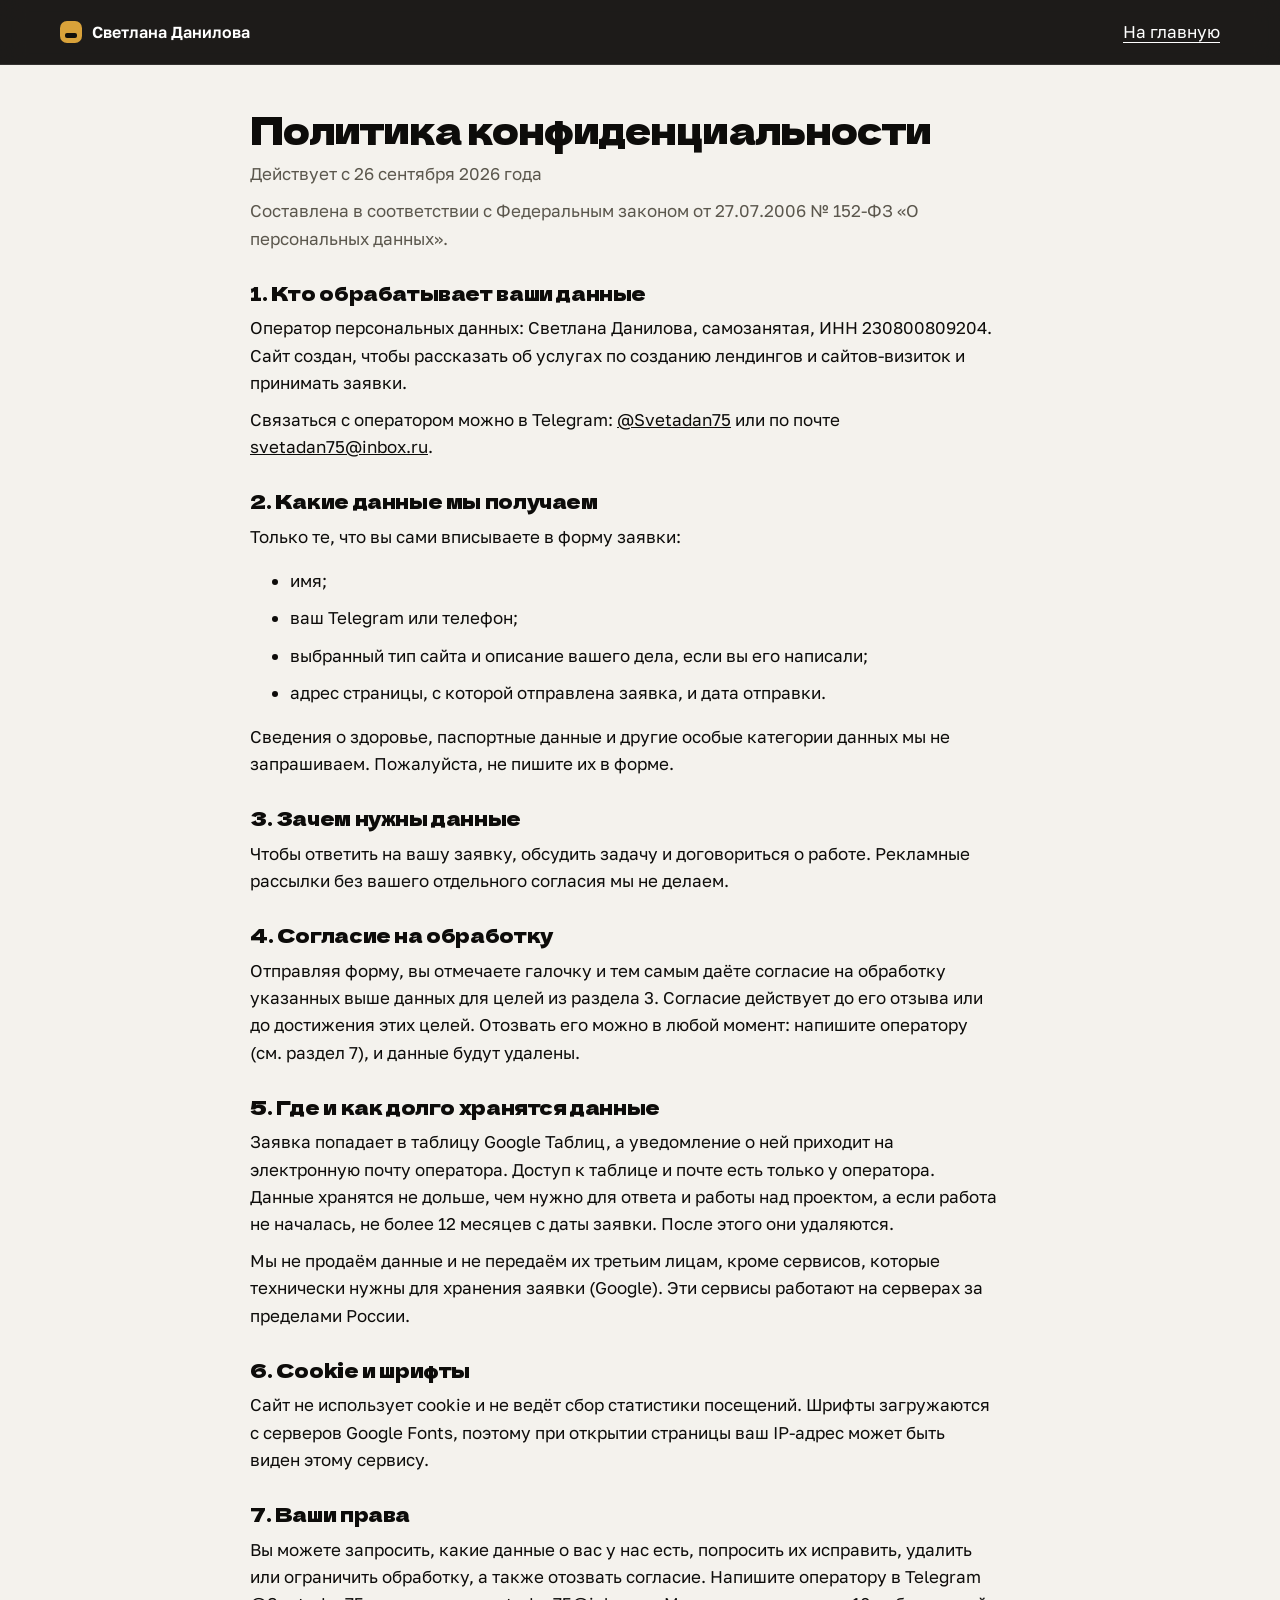
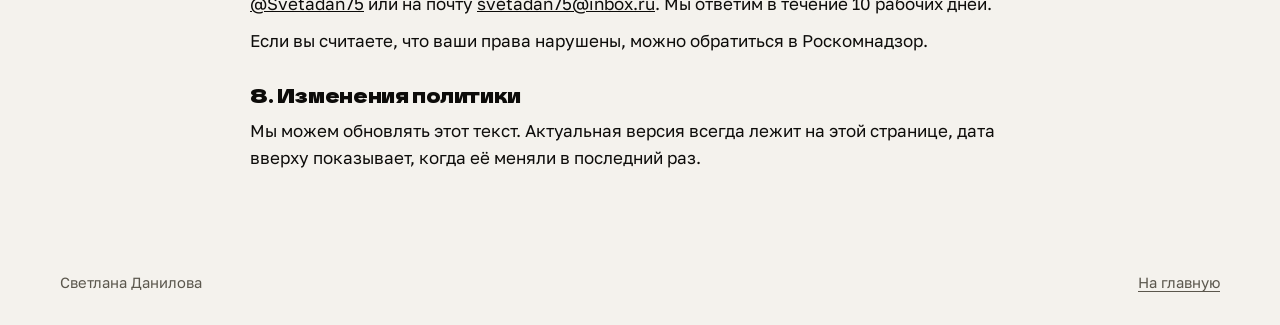
==== commit 3ac29a6e: "Новый сайт v2: чёрный с золотом, работы по нишам, цены, контакты Co-Authored-By: Claude Sonnet 5.5 <" ====
--- a/politika.html
+++ b/politika.html
@@ -5,10 +5,10 @@
   <meta name="viewport" content="width=device-width, initial-scale=1">
   <title>Политика конфиденциальности - Светлана Данилова</title>
   <meta name="robots" content="noindex">
-  <link rel="icon" href="data:image/svg+xml,%3Csvg xmlns='http://www.w3.org/2000/svg' viewBox='0 0 32 32'%3E%3Crect width='32' height='32' rx='8' fill='%235B45F0'/%3E%3Crect x='8' y='19' width='16' height='5' rx='2' fill='%23FFE45C'/%3E%3Crect x='8' y='8' width='16' height='8' rx='2' fill='%23fff'/%3E%3C/svg%3E">
+  <link rel="icon" href="data:image/svg+xml,%3Csvg xmlns='http://www.w3.org/2000/svg' viewBox='0 0 32 32'%3E%3Crect width='32' height='32' rx='8' fill='%23D9A23A'/%3E%3Crect x='8' y='19' width='16' height='5' rx='2' fill='%2314110A'/%3E%3Crect x='8' y='8' width='16' height='8' rx='2' fill='%2314110A'/%3E%3C/svg%3E">
   <link rel="preconnect" href="https://fonts.googleapis.com">
   <link rel="preconnect" href="https://fonts.gstatic.com" crossorigin>
-  <link rel="stylesheet" href="https://fonts.googleapis.com/css2?family=Geologica:wght@600;800&family=Golos+Text:wght@400;500;600&display=swap">
+  <link rel="stylesheet" href="https://fonts.googleapis.com/css2?family=Dela+Gothic+One&family=Golos+Text:wght@400;500;600&display=swap">
   <link rel="stylesheet" href="styles.css">
 </head>
 <body>
--- a/styles.css
+++ b/styles.css
@@ -1,285 +1,304 @@
-/* Светлана Данилова: лендинги и сайты-визитки.
-   Палитра: чернильный сине-фиолетовый текст, сирень вместо белого, фиолетовая кнопка, жёлтый маркер как единственный «громкий» цвет. */
-:root {
-  --ink: #211A4A;
-  --ink-soft: #4E4877;
-  --paper: #FAF9FF;
-  --lilac: #EDEAFB;
-  --line: #D9D4F3;
-  --violet: #5B45F0;
-  --violet-deep: #4633CF;
-  --marker: #FFE45C;
-  --mint: #CFEFDD;
-  --radius: 14px;
-  --font-display: "Geologica", "Arial", sans-serif;
-  --font-body: "Golos Text", system-ui, sans-serif;
+:root{
+  --paper:#f4f2ed; --tint:#e9e5db; --ink:#0d0c0a; --soft:#5b574d; --line:#dcd6c8;
+  --violet:#d9a23a; --violet-d:#9a6a0c; --marker:#f4c95d; --card:#fff;
+  --r:14px; --gut:clamp(18px,4vw,40px);
+  --f-head:"Dela Gothic One","Trebuchet MS",system-ui,sans-serif;
+  --f-text:"Golos Text","Segoe UI",system-ui,sans-serif;
 }
-
-*, *::before, *::after { box-sizing: border-box; }
-html { scroll-behavior: smooth; scroll-padding-top: 76px; }
-body {
-  margin: 0;
-  background: var(--paper);
-  color: var(--ink);
-  font: 400 1.0625rem/1.6 var(--font-body);
-  -webkit-font-smoothing: antialiased;
+*{box-sizing:border-box}
+html{scroll-behavior:smooth;scroll-padding-top:76px}
+body{margin:0;background:var(--paper);color:var(--ink);font:400 17px/1.6 var(--f-text);-webkit-font-smoothing:antialiased}
+img{max-width:100%;height:auto;display:block}
+a{color:inherit}
+h1,h2,h3{margin:0}
+p{margin:0}
+.wrap{width:min(1160px,100% - 2*var(--gut));margin-inline:auto}
+.skip{position:absolute;left:-999px;top:8px;background:var(--ink);color:#fff;padding:8px 14px;border-radius:8px;z-index:100}
+.skip:focus{left:8px}
+:focus-visible{outline:3px solid var(--violet-d);outline-offset:3px}
+
+h1{font:400 clamp(1.7rem,1rem + 2.9vw,3.15rem)/1.12 var(--f-head);letter-spacing:-.025em;text-wrap:balance}
+h2{font:400 clamp(1.45rem,1rem + 1.9vw,2.35rem)/1.18 var(--f-head);letter-spacing:-.02em;text-wrap:balance;max-width:24ch}
+h3{font:600 1.15rem/1.3 var(--f-text)}
+.sec-lead{color:var(--soft);max-width:66ch;margin-top:14px}
+
+/* кнопки и ссылки */
+.btn{display:inline-flex;align-items:center;justify-content:center;min-height:48px;padding:0 26px;border-radius:999px;background:var(--violet);color:#14110a;font:600 1rem var(--f-text);text-decoration:none;border:0;cursor:pointer;box-shadow:0 10px 26px -10px rgba(217,162,58,.75);transition:background-color .15s,transform .15s}
+.btn:hover{background:var(--marker)}
+.btn:active{transform:translateY(1px)}
+.btn-sm{min-height:40px;padding:0 18px;font-size:.94rem;box-shadow:none}
+.btn-light{background:#fff;color:var(--ink);box-shadow:none}
+.btn-light:hover{background:var(--marker)}
+.link{color:inherit;text-decoration:underline;text-decoration-thickness:1px;text-underline-offset:.22em}
+.link:hover{color:var(--violet)}
+
+/* шапка: тёмная, как первый экран */
+.top{position:sticky;top:0;z-index:20;background:rgba(10,9,7,.92);backdrop-filter:blur(12px);-webkit-backdrop-filter:blur(12px);border-bottom:1px solid rgba(255,255,255,.1);color:#fff}
+.top-in{display:flex;align-items:center;gap:24px;min-height:64px}
+.logo{display:flex;align-items:center;gap:10px;font:600 1rem var(--f-text);text-decoration:none;margin-right:auto;white-space:nowrap}
+.logo-mark{width:22px;height:22px;border-radius:7px;background:var(--violet);position:relative;flex:none}
+.logo-mark::after{content:"";position:absolute;left:5px;right:5px;bottom:5px;height:5px;border-radius:2px;background:#14110a}
+.nav{display:flex;gap:26px}
+.nav a{text-decoration:none;font-weight:500;color:#b9bcd3;padding:8px 0}
+.nav a:hover{color:#fff}
+
+/* первый экран */
+.hero{position:relative;isolation:isolate;overflow:hidden;color:#fff;padding:clamp(40px,6vw,84px) 0 0;background:linear-gradient(118deg,#060504 0%,#110d07 48%,#201606 100%)}
+.hero::before{content:"";position:absolute;inset:-25%;z-index:-2;background:radial-gradient(36% 46% at 14% 32%,#8a5a12 0,transparent 62%),radial-gradient(34% 44% at 86% 14%,#d9a23a 0,transparent 62%),radial-gradient(40% 50% at 72% 92%,#a8681a 0,transparent 62%),radial-gradient(44% 54% at 6% 96%,#5a3a0c 0,transparent 62%);opacity:.5;filter:blur(50px) saturate(1.2);animation:aurora 14s ease-in-out infinite alternate}
+.hero::after{content:"";position:absolute;inset:0;z-index:-1;background:linear-gradient(100deg,transparent 32%,rgba(255,255,255,.18) 50%,transparent 68%);background-size:260% 100%;mix-blend-mode:soft-light;animation:sheen 8s linear infinite;pointer-events:none}
+@keyframes aurora{from{transform:translate3d(-5%,-4%,0) rotate(0deg) scale(1)}to{transform:translate3d(6%,5%,0) rotate(28deg) scale(1.18)}}
+@keyframes sheen{from{background-position:130% 0}to{background-position:-130% 0}}
+.hero-text{max-width:1160px}
+.hero h1{max-width:21ch}
+.lead{margin-top:22px;font-size:1.12rem;max-width:50ch;color:rgba(255,255,255,.92)}
+.hero-cta{display:flex;flex-wrap:wrap;align-items:center;gap:16px 26px;margin-top:30px}
+.hero .link:hover{color:var(--marker)}
+.hero .btn{background:var(--violet);color:#14110a;box-shadow:0 14px 34px -12px rgba(217,162,58,.85)}
+.hero .btn:hover{background:#fff;color:#14110a}
+.facts{list-style:none;margin:40px 0 0;padding:0;display:flex;flex-wrap:wrap;gap:20px 44px}
+.facts li{display:grid;gap:2px;max-width:200px}
+.facts b{font:400 1.5rem/1.15 var(--f-head);letter-spacing:-.02em;color:var(--marker)}
+.facts span{color:rgba(255,255,255,.88);font-size:.92rem;line-height:1.4}
+.mq{margin-top:clamp(36px,5vw,64px);display:grid;gap:16px;transform:rotate(-2.2deg) scale(1.05);transform-origin:50% 0;padding-bottom:clamp(28px,4vw,56px)}
+.mq-row{display:flex;gap:16px;width:max-content;animation:mq 90s linear infinite}
+.mq-rev{animation-direction:reverse;animation-duration:110s}
+.mq:hover .mq-row{animation-play-state:paused}
+.mq-row img{width:clamp(220px,24vw,320px);aspect-ratio:3/2;object-fit:cover;border-radius:12px;border:2px solid rgba(244,201,93,.45);box-shadow:0 22px 44px -18px rgba(0,0,0,.85);flex:none}
+@keyframes mq{from{transform:translateX(0)}to{transform:translateX(-50%)}}
+
+/* работы: вкладки и карусель */
+.works{background:var(--tint);padding:clamp(52px,7vw,96px) 0}
+.tabs{display:flex;flex-wrap:wrap;gap:8px;margin-top:30px}
+.tab{display:inline-flex;align-items:center;gap:8px;padding:9px 16px;border-radius:999px;border:1.5px solid #bfc3d4;background:transparent;color:var(--ink);font:500 .96rem var(--f-text);cursor:pointer;transition:background-color .15s,color .15s,border-color .15s}
+.tab:hover{border-color:var(--ink)}
+.tab[aria-pressed="true"]{background:var(--ink);color:var(--marker);border-color:var(--ink)}
+.tab small{font-size:.78rem;opacity:.65;font-weight:500}
+.car{margin-top:26px}
+.car-head{display:flex;justify-content:space-between;align-items:center;margin-bottom:14px}
+.car-count{color:var(--soft);font-size:.95rem}
+.car-btns{display:flex;gap:8px}
+.arrow{width:46px;height:46px;border-radius:50%;border:1.5px solid var(--ink);background:transparent;color:var(--ink);font:500 1.2rem var(--f-text);cursor:pointer;transition:background-color .15s,color .15s}
+.arrow:hover:not(:disabled){background:var(--ink);color:#fff}
+.arrow:disabled{opacity:.3;cursor:default}
+.track{display:flex;gap:20px;overflow-x:auto;scroll-snap-type:x mandatory;padding:6px 2px 22px;scrollbar-width:none;cursor:grab;-webkit-overflow-scrolling:touch}
+.track::-webkit-scrollbar{display:none}
+.track.is-drag{cursor:grabbing;scroll-snap-type:none;user-select:none}
+.card{flex:none;width:clamp(290px,44vw,560px);scroll-snap-align:start;background:var(--card);border-radius:18px;padding:10px 10px 18px;box-shadow:0 16px 40px -24px rgba(18,19,28,.5)}
+.card-img{display:block;position:relative;width:100%;padding:0;border:0;background:none;border-radius:12px;overflow:hidden;cursor:zoom-in}
+.card-img img{width:100%;border:1px solid var(--line);border-radius:12px;transition:transform .35s}
+.card-img:hover img{transform:scale(1.025)}
+.card-pal{position:absolute;right:10px;top:10px;display:flex;background:rgba(255,255,255,.92);border-radius:999px;padding:4px 6px}
+.card-pal i{width:16px;height:16px;border-radius:50%;background:var(--c);border:1px solid rgba(100,100,120,.5);margin-left:-4px}
+.card-pal i:first-child{margin-left:0}
+.card-body{padding:14px 10px 0}
+.card-body h3{font-size:1.05rem}
+.card-meta{display:flex;flex-wrap:wrap;align-items:center;justify-content:space-between;gap:8px 14px;margin-top:10px}
+.pill{font-size:.84rem;font-weight:500;background:var(--tint);padding:4px 11px;border-radius:999px}
+.price{font:400 1.05rem var(--f-head);letter-spacing:-.01em}
+.bar{height:3px;background:#c9cde0;border-radius:2px;overflow:hidden}
+.bar i{display:block;height:100%;width:20%;background:var(--violet-d);border-radius:2px;transition:width .15s}
+
+/* обычные секции */
+.sec{padding:clamp(52px,7vw,92px) 0}
+.sec-tint{background:var(--tint)}
+.about-grid{display:grid;grid-template-columns:minmax(0,.7fr) minmax(0,1.3fr);gap:clamp(24px,5vw,72px);align-items:center}
+.about-photo{margin:0}
+.about-photo img{width:100%;border-radius:var(--r);aspect-ratio:4/5;object-fit:cover}
+.about-text p{margin-top:16px;max-width:58ch}
+.about-text h2{margin-bottom:6px}
+.about-list{margin:18px 0 0;padding:0;list-style:none;display:grid;gap:10px;max-width:58ch}
+.about-list li{padding-left:22px;position:relative}
+.about-list li::before{content:"";position:absolute;left:0;top:.62em;width:9px;height:9px;border-radius:50%;background:var(--violet-d)}
+.social-link{display:inline-flex;flex-direction:column;margin-top:24px;padding:14px 22px;border-radius:12px;background:var(--card);border:1px solid var(--line);text-decoration:none}
+.social-link b{font-weight:600}
+.social-link span{color:var(--soft);font-size:.92rem}
+.social-link:hover{border-color:var(--violet)}
+
+/* цены */
+.price-list{margin-top:34px;border-top:1px solid var(--ink)}
+.price-row{display:grid;grid-template-columns:minmax(0,1fr) 250px;gap:20px 40px;padding:26px 0;border-bottom:1px solid var(--line)}
+.price-row h3{font:400 1.25rem/1.3 var(--f-head);letter-spacing:-.01em}
+.pr-main p{margin-top:8px;max-width:58ch;color:#2b2d3b}
+.pr-main .pr-for{color:var(--soft);font-size:.95rem}
+.pr-facts{margin:0;display:grid;gap:10px;align-content:start}
+.pr-facts div{display:flex;justify-content:space-between;gap:12px;align-items:baseline}
+.pr-facts dt{color:var(--soft);font-size:.9rem}
+.pr-facts dd{margin:0;font-weight:600}
+.price-row-main{background:linear-gradient(90deg,rgba(217,162,58,.14),transparent 70%)}
+.price-row-main h3::after{content:"чаще всего берут";margin-left:12px;font:500 .72rem var(--f-text);letter-spacing:0;background:var(--marker);padding:3px 9px;border-radius:999px;vertical-align:middle;white-space:nowrap}
+.price-row-free .pr-facts dd{color:var(--violet-d)}
+.promo{display:grid;grid-template-columns:auto minmax(0,1fr) auto;gap:20px 32px;align-items:center;margin-top:44px;padding:clamp(22px,3vw,34px);background:var(--ink);color:#fff;border-radius:18px}
+.promo-badge{width:96px;height:96px;border-radius:50%;background:var(--marker);color:var(--ink);display:grid;place-items:center;font:400 1.45rem var(--f-head);transform:rotate(-8deg)}
+.promo h3{font:400 1.15rem/1.3 var(--f-head)}
+.promo-text p{margin-top:10px;color:#c6c9da;max-width:60ch}
+.promo-prices{margin:14px 0 0;padding:0;list-style:none;display:grid;gap:4px}
+.promo-prices li{font-weight:500}
+.promo-prices li::before{content:"";display:inline-block;width:8px;height:8px;border-radius:50%;background:var(--marker);margin-right:10px}
+.promo .promo-note{font-size:.92rem;color:#9a9eb5}
+.after-note{margin-top:30px;color:var(--soft);max-width:70ch;font-size:.95rem}
+
+/* как работаю */
+.steps{list-style:none;margin:36px 0 0;padding:0;display:grid;grid-template-columns:repeat(4,minmax(0,1fr));gap:0;counter-reset:s}
+.steps li{counter-increment:s;padding:0 26px 0 0}
+.steps li::before{content:counter(s);display:block;font:400 2.6rem/1 var(--f-head);color:var(--violet-d);margin-bottom:14px}
+.steps li+li{padding-left:26px;border-left:1px solid var(--line)}
+.steps p{margin-top:8px;color:#2b2d3b;font-size:.97rem}
+
+/* вопросы */
+.faq-wrap h2{margin-bottom:28px}
+.faq{max-width:820px;border-top:1px solid var(--ink)}
+.faq details{border-bottom:1px solid #c9cde0}
+.faq summary{list-style:none;cursor:pointer;padding:20px 40px 20px 0;font-weight:600;position:relative}
+.faq summary::-webkit-details-marker{display:none}
+.faq summary::after{content:"+";position:absolute;right:4px;top:50%;translate:0 -50%;font:500 1.6rem/1 var(--f-text);color:var(--violet-d);transition:rotate .2s}
+.faq details[open] summary::after{rotate:45deg}
+.faq details p{padding:0 40px 22px 0;color:#2b2d3b;max-width:62ch}
+
+/* контакты */
+.contact{background:#0d0c0a;color:#fff;padding:clamp(52px,7vw,92px) 0}
+.contact-in{display:grid;grid-template-columns:minmax(0,1fr) minmax(0,1.1fr);gap:clamp(28px,5vw,72px);align-items:start}
+.contact h2{max-width:14ch}
+.contact-intro p{margin-top:16px;max-width:42ch;color:#e6dfcc}
+.contact-alt{margin-top:34px!important}
+.contact-links{margin-top:12px}
+.lead-form{background:rgba(255,255,255,.07);border:1px solid rgba(244,201,93,.22);border-radius:18px;padding:clamp(20px,3vw,32px);display:grid;gap:18px}
+.field label,.opts legend{display:block;font-weight:500;margin-bottom:6px}
+.opt{font-weight:400;opacity:.8}
+.field input,.field textarea{width:100%;font:400 1rem var(--f-text);padding:12px 14px;border-radius:10px;border:2px solid transparent;background:#fff;color:var(--ink)}
+.field textarea{resize:vertical}
+.field.has-error input,.field.has-error textarea{border-color:var(--marker)}
+.opts{border:0;margin:0;padding:0;display:flex;flex-wrap:wrap;gap:8px}
+.opts legend{padding:0;width:100%}
+.opts label{position:relative;cursor:pointer}
+.opts input{position:absolute;opacity:0}
+.opts span{display:inline-block;padding:9px 16px;border-radius:999px;border:1.5px solid rgba(255,255,255,.55);font-weight:500;font-size:.95rem}
+.opts input:checked+span{background:#fff;color:var(--ink);border-color:#fff}
+.opts input:focus-visible+span{outline:3px solid var(--marker);outline-offset:2px}
+.hp{position:absolute;left:-9999px;width:1px;height:1px;overflow:hidden}
+.agree{display:flex;gap:10px;align-items:flex-start;font-size:.9rem;color:#e6dfcc}
+.agree input{margin-top:4px;accent-color:var(--marker);width:18px;height:18px;flex:none}
+.agree a{color:#fff}
+.form-status{min-height:1.4em;font-weight:500}
+.form-status.is-error{color:var(--marker)}
+.form-status.is-ok{color:#b8ffd0}
+.form-status a{color:#fff}
+
+/* подвал */
+.foot{padding:30px 0;font-size:.92rem;color:var(--soft)}
+.foot-in{display:flex;flex-wrap:wrap;gap:10px 28px;align-items:center}
+.foot-links{display:flex;gap:20px;margin-left:auto}
+
+/* крупный просмотр */
+.lightbox{border:0;padding:0;background:transparent;max-width:min(1400px,96vw);max-height:94vh;overflow:visible}
+.lightbox::backdrop{background:rgba(10,11,18,.9)}
+.lightbox img{width:100%;max-height:82vh;object-fit:contain;border-radius:12px}
+.lb-cap{color:#d3d5ea;text-align:center;margin-top:10px;font-size:.95rem}
+.lb-close{position:absolute;right:0;top:-46px;background:#fff;color:var(--ink);border:0;border-radius:999px;padding:8px 18px;font:600 .95rem var(--f-text);cursor:pointer}
+
+/* политика */
+.doc{padding:44px 0 70px;max-width:780px}
+.doc h1{font-size:clamp(1.6rem,1rem + 2vw,2.3rem);margin-bottom:8px;max-width:none}
+.doc h2{font-size:1.2rem;max-width:none;margin:30px 0 8px}
+.doc p,.doc li{max-width:68ch;margin-top:10px}
+.doc-date{color:var(--soft)}
+
+/* телефон и планшет */
+@media (max-width:980px){
+  .contact-in,.about-grid{grid-template-columns:1fr}
+  .steps{grid-template-columns:1fr 1fr;gap:34px 0}
+  .steps li:nth-child(3){padding-left:0;border-left:0}
+  .about-photo{max-width:380px}
 }
-img { max-width: 100%; height: auto; display: block; }
-a { color: inherit; }
-h1, h2, h3 { font-family: var(--font-display); line-height: 1.12; margin: 0; letter-spacing: -0.02em; }
-p { margin: 0; }
-:focus-visible { outline: 3px solid var(--violet); outline-offset: 3px; border-radius: 6px; }
-
-.wrap { width: min(1120px, 100% - 32px); margin-inline: auto; }
-.skip { position: absolute; left: -999px; top: 8px; background: var(--ink); color: #fff; padding: 8px 14px; border-radius: 8px; z-index: 20; }
-.skip:focus { left: 8px; }
-
-/* Кнопки и ссылки */
-.btn {
-  display: inline-flex; align-items: center; justify-content: center;
-  padding: 14px 24px; border-radius: 999px; border: 0;
-  background: var(--violet); color: #fff; text-decoration: none;
-  font: 600 1rem/1.2 var(--font-body); cursor: pointer;
-  transition: background .2s, transform .2s;
+@media (max-width:720px){
+  .nav{display:none}
+  .price-row{grid-template-columns:1fr;gap:14px}
+  .pr-facts{grid-template-columns:1fr 1fr;gap:20px}
+  .pr-facts div{flex-direction:column;gap:2px}
+  .promo{grid-template-columns:1fr}
+  .promo-badge{width:80px;height:80px;font-size:1.2rem}
+  .promo-btn{justify-self:start}
+  .steps{grid-template-columns:1fr}
+  .steps li,.steps li+li{padding:0;border-left:0}
+  .foot-links{margin-left:0}
+  .price-row-main h3::after{display:block;margin:8px 0 0;width:max-content}
+  .tabs{flex-wrap:nowrap;overflow-x:auto;margin-inline:calc(-1*var(--gut));padding:0 var(--gut) 6px;scrollbar-width:none}
+  .tabs::-webkit-scrollbar{display:none}
+  .tab{flex:none}
+  .card{width:82vw}
+  .track{margin-inline:calc(-1*var(--gut));padding-inline:var(--gut);scroll-padding-inline:var(--gut)}
+  .facts{gap:16px 28px}
+  .facts li{max-width:150px}
 }
-.btn:hover { background: var(--violet-deep); transform: translateY(-1px); }
-.btn-sm { padding: 10px 18px; font-size: .95rem; }
-.btn-light { background: #fff; color: var(--ink); }
-.btn-light:hover { background: var(--marker); }
-.btn-line { display: inline-flex; padding: 12px 22px; border: 2px solid rgba(255,255,255,.45); border-radius: 999px; color: #fff; text-decoration: none; font-weight: 600; transition: border-color .2s, background .2s; }
-.btn-line:hover { border-color: #fff; background: rgba(255,255,255,.1); }
-.link { font-weight: 600; text-decoration-thickness: 2px; text-underline-offset: 5px; text-decoration-color: var(--violet); }
-.link:hover { text-decoration-color: var(--ink); }
-
-/* Шапка */
-.top { position: sticky; top: 0; z-index: 10; background: rgba(250,249,255,.92); backdrop-filter: blur(8px); border-bottom: 1px solid var(--line); }
-.top-in { display: flex; align-items: center; gap: 24px; min-height: 64px; }
-.logo { display: inline-flex; align-items: center; gap: 10px; font: 800 1.05rem/1 var(--font-display); text-decoration: none; letter-spacing: -0.02em; margin-right: auto; }
-.logo-mark { width: 28px; height: 28px; border-radius: 8px; background: var(--violet); position: relative; flex: none; }
-.logo-mark::before, .logo-mark::after { content: ""; position: absolute; left: 6px; right: 6px; border-radius: 2px; }
-.logo-mark::before { top: 6px; height: 8px; background: #fff; }
-.logo-mark::after { bottom: 6px; height: 5px; background: var(--marker); }
-.nav { display: flex; gap: 26px; }
-.nav a { text-decoration: none; font-weight: 500; color: var(--ink-soft); }
-.nav a:hover { color: var(--ink); }
-
-/* Первый экран */
-.hero { padding: 56px 0 72px; }
-.hero-grid { display: grid; grid-template-columns: 1.02fr 1fr; gap: 56px; align-items: center; }
-.hero h1 { font-size: clamp(2.1rem, 4.6vw, 3.5rem); font-weight: 800; }
-.lead { margin-top: 22px; font-size: 1.2rem; color: var(--ink-soft); max-width: 34em; }
-.hero-cta { display: flex; align-items: center; gap: 24px; margin-top: 32px; flex-wrap: wrap; }
-.note { margin-top: 22px; color: var(--ink-soft); font-size: .98rem; max-width: 34em; }
-
-/* Конструктор */
-.builder { margin: 0; background: var(--lilac); border: 1px solid var(--line); border-radius: 22px; padding: 22px; }
-.builder figcaption { font: 600 1.05rem/1.2 var(--font-display); margin-bottom: 14px; }
-.chips { display: flex; flex-wrap: wrap; gap: 8px; }
-.chip {
-  padding: 8px 14px; border-radius: 999px; border: 1.5px solid var(--line); background: #fff;
-  font: 500 .92rem/1.2 var(--font-body); color: var(--ink); cursor: pointer;
-  transition: background .15s, border-color .15s, color .15s;
+@media (prefers-reduced-motion:reduce){
+  html{scroll-behavior:auto}
+  .hero::before,.hero::after{animation:none}
+  .mq-row{animation:none}
+  .card-img img,.bar i{transition:none}
 }
-.chip:hover:not(:disabled) { border-color: var(--violet); }
-.chip[aria-pressed="true"] { background: var(--violet); border-color: var(--violet); color: #fff; }
-.chip.is-locked { background: transparent; border-style: dashed; color: var(--ink-soft); cursor: default; }
-.chip.is-locked[aria-pressed="true"] { background: transparent; color: var(--ink-soft); border-color: var(--line); }
-
-.win { margin-top: 16px; background: #fff; border: 1px solid var(--line); border-radius: 12px; overflow: hidden; box-shadow: 0 10px 30px rgba(33,26,74,.08); }
-.win-bar { display: flex; align-items: center; gap: 6px; padding: 10px 12px; background: var(--paper); border-bottom: 1px solid var(--line); }
-.win-bar i { width: 9px; height: 9px; border-radius: 50%; background: var(--line); }
-.win-bar span { margin-left: 8px; font-size: .78rem; color: var(--ink-soft); background: #fff; border: 1px solid var(--line); border-radius: 6px; padding: 2px 10px; }
-.win-page { position: relative; padding: 14px; display: flex; flex-direction: column; gap: 12px; min-height: 260px; max-height: 420px; overflow: hidden; }
-.win-page::after { content: ""; position: absolute; left: 0; right: 0; bottom: 0; height: 48px; background: linear-gradient(rgba(255,255,255,0), #fff); pointer-events: none; }
-
-.blk { border-radius: 10px; }
-.blk[hidden] { display: none; }
-.blk:not([hidden]) { animation: pop .35s ease-out both; }
-@keyframes pop { from { opacity: 0; transform: translateY(8px) scale(.98); } to { opacity: 1; transform: none; } }
-
-.blk u, .blk h6, .blk p, .blk s, .blk span:not(.ava):not(.pin) { display: block; height: 7px; border-radius: 4px; background: var(--line); margin: 0; text-decoration: none; }
-.blk s { width: 45%; background: var(--marker); }
-.blk em { display: block; font-style: normal; }
-.blk-head { display: flex; align-items: center; gap: 10px; }
-.blk-head b { width: 20px; height: 20px; border-radius: 6px; background: var(--violet); }
-.blk-head span { width: 34px; }
-.blk-head span:first-of-type { margin-left: auto; }
-.blk-head em { width: 44px; height: 18px; border-radius: 999px; background: var(--violet); }
-.blk-hero { background: var(--lilac); padding: 18px 14px; display: flex; flex-direction: column; gap: 8px; }
-.blk-hero h6 { height: 13px; width: 78%; background: var(--ink); }
-.blk-hero h6 + h6 { width: 52%; }
-.blk-hero p { width: 66%; }
-.blk-hero em { width: 96px; height: 22px; border-radius: 999px; background: var(--violet); margin-top: 6px; }
-.blk-services { display: grid; grid-template-columns: repeat(3, 1fr); gap: 8px; }
-.blk-services > div { border: 1px solid var(--line); border-radius: 8px; padding: 10px; display: flex; flex-direction: column; gap: 6px; }
-.blk-gallery { display: grid; grid-template-columns: repeat(3, 1fr); gap: 8px; }
-.blk-gallery i { aspect-ratio: 4 / 3; border-radius: 8px; background: linear-gradient(135deg, var(--lilac), var(--line)); }
-.blk-gallery i:nth-child(2) { background: linear-gradient(135deg, var(--mint), var(--lilac)); }
-.blk-reviews { display: flex; gap: 10px; align-items: center; border: 1px solid var(--line); padding: 10px; }
-.blk-reviews .ava { width: 26px; height: 26px; border-radius: 50%; background: var(--marker); flex: none; }
-.blk-reviews > div { flex: 1; display: flex; flex-direction: column; gap: 6px; }
-.blk-form { display: flex; flex-direction: column; gap: 8px; }
-.blk-form i { height: 22px; border: 1.5px solid var(--line); border-radius: 6px; }
-.blk-form em { height: 22px; border-radius: 999px; background: var(--violet); width: 42%; }
-.blk-tg { display: flex; }
-.blk-tg em { background: #2AABEE; color: #fff; font: 600 .78rem/1 var(--font-body); padding: 9px 16px; border-radius: 999px; }
-.blk-map { position: relative; height: 62px; background: var(--mint); overflow: hidden; }
-.blk-map u { position: absolute; height: 5px; background: rgba(255,255,255,.7); left: -5%; right: -5%; top: 40%; transform: rotate(-8deg); }
-.blk-map u + u { top: 68%; transform: rotate(6deg); }
-.blk-map .pin { position: absolute; left: 50%; top: 22%; width: 14px; height: 14px; border-radius: 50% 50% 50% 0; background: var(--violet); transform: rotate(-45deg); }
-
-.verdict { margin-top: 16px; font-size: 1rem; }
-.verdict b { background: var(--marker); padding: 1px 8px; border-radius: 6px; font-weight: 600; }
-.verdict span { color: var(--ink-soft); margin-left: 6px; }
-
-/* Секции */
-.sec { padding: 88px 0; }
-.sec-tint { background: var(--lilac); }
-.sec h2 { font-size: clamp(1.7rem, 3.4vw, 2.5rem); font-weight: 800; max-width: 20em; }
-.sec-lead { margin-top: 14px; color: var(--ink-soft); font-size: 1.1rem; max-width: 38em; }
-
-/* О себе */
-.about-grid { display: grid; grid-template-columns: 300px 1fr; gap: 56px; align-items: center; }
-.about-photo { margin: 0; }
-
-.photo { display: block; width: 100%; aspect-ratio: 4 / 5; object-fit: cover; object-position: center 25%; border-radius: 26px; background: var(--lilac); }
-.about-text p { margin-top: 18px; max-width: 38em; }
-.about-text h2 { margin-bottom: 4px; }
-.social { display: grid; grid-template-columns: repeat(2, minmax(0, 1fr)); gap: 12px; margin-top: 28px; max-width: 34rem; }
-.social-link { display: flex; flex-direction: column; gap: 4px; padding: 16px 18px; border: 1.5px solid var(--line); border-radius: var(--radius); background: #fff; text-decoration: none; transition: border-color .2s, transform .2s; }
-.social-link:hover { border-color: var(--violet); transform: translateY(-2px); }
-.social-link b { font: 600 1.05rem/1.2 var(--font-display); }
-.social-link span { font-size: .92rem; color: var(--ink-soft); line-height: 1.4; }
-
-/* Работы */
-.works { display: grid; grid-template-columns: repeat(3, minmax(0, 1fr)); gap: 24px; margin-top: 40px; }
-.work { display: flex; flex-direction: column; gap: 10px; }
-.work h3 { font-size: 1.25rem; font-weight: 600; margin-top: 8px; }
-.work p { color: var(--ink-soft); font-size: 1rem; }
-.work-shot { border-radius: var(--radius); overflow: hidden; border: 1px solid var(--line); background: #fff; aspect-ratio: 8 / 5; }
-.work-shot img { width: 100%; height: 100%; object-fit: cover; object-position: top; }
-.work-empty { justify-content: center; align-items: flex-start; border: 2px dashed var(--violet); border-radius: var(--radius); padding: 28px; }
-.work-empty .btn { margin-top: 10px; }
-
-/* Цены */
-.price-list { margin-top: 40px; border-top: 1.5px solid var(--ink); }
-.price-row { display: grid; grid-template-columns: 1fr 260px; gap: 32px; padding: 28px 0; border-bottom: 1px solid var(--line); }
-.pr-main h3 { font-size: 1.4rem; font-weight: 600; }
-.pr-main p { margin-top: 10px; max-width: 38em; }
-.pr-main .pr-for { color: var(--ink-soft); font-size: .98rem; }
-.pr-facts { margin: 0; display: grid; gap: 12px; align-content: start; }
-.pr-facts div { display: flex; justify-content: space-between; gap: 12px; align-items: baseline; }
-.pr-facts dt { color: var(--ink-soft); font-size: .95rem; }
-.pr-facts dd { margin: 0; font: 600 1.15rem/1.2 var(--font-display); text-align: right; }
-.price-row-main { background: linear-gradient(var(--marker), var(--marker)) left / 6px 100% no-repeat; padding-left: 24px; }
-.price-row-free .pr-facts dd { color: var(--violet-deep); }
-.after-note { margin-top: 26px; color: var(--ink-soft); max-width: 42em; }
-.price-row.is-match { animation: match 1.4s ease-out; }
-@keyframes match { 0%, 60% { background-color: var(--marker); } 100% { background-color: transparent; } }
-
-/* Шаги */
-.steps { list-style: none; counter-reset: step; margin: 40px 0 0; padding: 0; display: grid; grid-template-columns: repeat(4, minmax(0, 1fr)); gap: 24px; }
-.steps li { counter-increment: step; background: #fff; border: 1px solid var(--line); border-radius: var(--radius); padding: 22px; }
-.steps li::before { content: counter(step); display: grid; place-items: center; width: 34px; height: 34px; border-radius: 50%; background: var(--violet); color: #fff; font: 600 1rem/1 var(--font-display); margin-bottom: 16px; }
-.steps h3 { font-size: 1.15rem; font-weight: 600; }
-.steps p { margin-top: 8px; font-size: .98rem; color: var(--ink-soft); }
-
-/* FAQ */
-.faq { margin-top: 32px; max-width: 820px; border-top: 1.5px solid var(--ink); }
-.faq details { border-bottom: 1px solid var(--line); }
-.faq summary { cursor: pointer; padding: 20px 40px 20px 0; font: 600 1.15rem/1.3 var(--font-display); list-style: none; position: relative; }
-.faq summary::-webkit-details-marker { display: none; }
-.faq summary::after { content: "+"; position: absolute; right: 4px; top: 16px; font: 500 1.6rem/1 var(--font-body); color: var(--violet); transition: transform .2s; }
-.faq details[open] summary::after { transform: rotate(45deg); }
-.faq details p { padding: 0 40px 22px 0; color: var(--ink-soft); }
-
-/* Контакты */
-.contact { background: var(--ink); color: #fff; padding: 88px 0; }
-.contact-in { display: grid; grid-template-columns: 1fr 1.1fr; gap: 56px; align-items: start; }
-.contact h2 { font-size: clamp(1.8rem, 3.6vw, 2.6rem); font-weight: 800; }
-.contact-intro p { margin-top: 16px; color: #D4CFF2; max-width: 30em; }
-.contact-alt { margin-top: 32px !important; }
-.contact-links { display: flex; gap: 12px; margin-top: 14px; flex-wrap: wrap; }
-.lead-form { background: #fff; color: var(--ink); border-radius: 22px; padding: 28px; display: grid; gap: 18px; }
-.field { display: grid; gap: 6px; }
-.field label, .opts legend { font-weight: 600; font-size: .95rem; }
-.opt { font-weight: 400; color: var(--ink-soft); }
-.field input, .field textarea { width: 100%; padding: 12px 14px; border: 1.5px solid var(--line); border-radius: 10px; font: inherit; color: var(--ink); background: var(--paper); }
-.field input:focus, .field textarea:focus { outline: none; border-color: var(--violet); box-shadow: 0 0 0 3px rgba(91,69,240,.2); }
-.field.has-error input { border-color: #C6284D; }
-.opts { border: 0; padding: 0; margin: 0; display: flex; flex-wrap: wrap; gap: 8px; }
-.opts legend { padding: 0; margin-bottom: 8px; width: 100%; }
-.opts label { cursor: pointer; }
-.opts input { position: absolute; opacity: 0; pointer-events: none; }
-.opts span { display: inline-block; padding: 8px 14px; border-radius: 999px; border: 1.5px solid var(--line); font-size: .94rem; transition: background .15s, color .15s, border-color .15s; }
-.opts input:checked + span { background: var(--violet); color: #fff; border-color: var(--violet); }
-.opts input:focus-visible + span { outline: 3px solid var(--violet); outline-offset: 2px; }
-.agree { display: flex; gap: 10px; align-items: flex-start; font-size: .9rem; color: var(--ink-soft); line-height: 1.45; }
-.agree input { margin-top: 3px; width: 18px; height: 18px; accent-color: var(--violet); flex: none; }
-.lead-form .btn { background: var(--violet); color: #fff; justify-self: start; }
-.lead-form .btn:hover { background: var(--violet-deep); }
-.form-status { font-size: .95rem; min-height: 1.4em; }
-.form-status.is-error { color: #C6284D; }
-.form-status.is-ok { color: #1E7A4C; }
-.form-status a { font-weight: 600; }
-.hp { position: absolute; left: -9999px; width: 1px; height: 1px; overflow: hidden; }
-
-/* Подвал */
-.foot { background: var(--paper); padding: 28px 0; border-top: 1px solid var(--line); font-size: .95rem; color: var(--ink-soft); }
-.foot-in { display: flex; justify-content: space-between; gap: 16px; flex-wrap: wrap; }
-.foot-links { display: flex; gap: 22px; }
-
-/* Планшет и телефон */
-@media (max-width: 980px) {
-  .hero-grid, .about-grid, .contact-in { grid-template-columns: 1fr; gap: 40px; }
-  .about-photo { max-width: 220px; }
-  .works { grid-template-columns: 1fr 1fr; }
-  .steps { grid-template-columns: 1fr 1fr; }
-  .nav { display: none; }
-}
-@media (max-width: 640px) {
-  body { font-size: 1rem; }
-  .hero { padding: 36px 0 48px; }
-  .sec, .contact { padding: 56px 0; }
-  .works, .steps, .social { grid-template-columns: 1fr; }
-  .price-row { grid-template-columns: 1fr; gap: 14px; }
-  .price-row-main { padding-left: 18px; }
-  .builder { padding: 16px; }
-  .lead-form { padding: 20px; }
-  .top-in .btn-sm { padding: 9px 14px; }
-  .logo { font-size: .95rem; }
-}
-
-@media (prefers-reduced-motion: reduce) {
-  html { scroll-behavior: auto; }
-  *, *::before, *::after { animation: none !important; transition: none !important; }
-}
-
-/* Страница политики конфиденциальности */
-.doc { max-width: 760px; padding: 56px 0 80px; }
-.doc h1 { font-size: clamp(1.8rem, 4vw, 2.6rem); font-weight: 800; }
-.doc-date { margin-top: 10px; color: var(--ink-soft); }
-.doc h2 { font-size: 1.25rem; font-weight: 600; margin-top: 36px; }
-.doc p, .doc ul { margin-top: 12px; }
-.doc ul { padding-left: 22px; }
-.doc li { margin-top: 6px; }
-.doc a { color: var(--violet-deep); text-underline-offset: 3px; }
-
-/* Скидка первым клиентам */
-.promo { display: grid; grid-template-columns: auto 1fr auto; gap: 28px; align-items: center; margin-top: 40px; padding: 28px; background: #fff; border: 2px solid var(--violet); border-radius: 22px; }
-.promo-badge { display: grid; place-items: center; min-width: 110px; height: 110px; padding: 0 12px; border-radius: 26px; background: var(--marker); font: 800 2rem/1 var(--font-display); letter-spacing: -0.03em; transform: rotate(-4deg); }
-.promo h3 { font-size: 1.4rem; font-weight: 800; }
-.promo-text p { margin-top: 10px; max-width: 40em; }
-.promo-prices { margin: 12px 0 0; padding: 0; list-style: none; display: grid; gap: 4px; font-weight: 600; }
-.promo-prices li::before { content: ""; display: inline-block; width: 8px; height: 8px; margin-right: 10px; border-radius: 2px; background: var(--violet); }
-.promo .promo-note { color: var(--ink-soft); font-size: .95rem; }
-.promo-btn { white-space: nowrap; }
-@media (max-width: 980px) {
-  .promo { grid-template-columns: 1fr; gap: 20px; }
-  .promo-badge { justify-self: start; }
-  .promo-btn { justify-self: start; }
-}
-@media (max-width: 640px) {
-  .promo { padding: 20px; }
-  .promo-badge { min-width: 90px; height: 90px; font-size: 1.6rem; }
-}
+
+/* состав тарифов, допы, кнопки связи */
+[hidden]{display:none!important}
+.incl{margin:14px 0 0;padding:0;list-style:none;display:grid;gap:7px;max-width:62ch}
+.incl li{position:relative;padding-left:24px;font-size:.97rem}
+.incl li::before{content:"";position:absolute;left:3px;top:.45em;width:11px;height:6px;border-left:2.5px solid var(--violet-d);border-bottom:2.5px solid var(--violet-d);rotate:-45deg}
+.pr-main .pr-why{margin-top:16px;padding:12px 14px;background:rgba(18,19,28,.045);border-radius:10px;font-size:.95rem;max-width:62ch}
+.pr-why b{font-weight:600}
+.sub-h{font:400 1.25rem/1.3 var(--f-head);letter-spacing:-.01em;margin:46px 0 16px}
+.addons{display:grid;grid-template-columns:repeat(3,minmax(0,1fr));gap:16px}
+.addon{background:var(--card);border:1px solid var(--line);border-radius:16px;padding:20px 22px;display:flex;flex-direction:column;gap:10px}
+.addon h4{margin:0;font:600 1.1rem/1.3 var(--f-text)}
+.addon p{color:#2b2d3b;font-size:.97rem}
+.addon-price{font:400 1.1rem/1.3 var(--f-head)!important;color:var(--ink)!important;letter-spacing:-.01em;margin-top:auto}
+.addon-price span{display:block;font:400 .88rem var(--f-text);color:var(--soft);margin-top:2px;letter-spacing:0}
+.addon .addon-note{color:var(--soft);font-size:.9rem}
+.addon-list{list-style:none;margin:0;padding:0;display:grid;gap:12px}
+.addon-list li{display:flex;justify-content:space-between;gap:12px;align-items:baseline;padding-bottom:10px;border-bottom:1px solid var(--line)}
+.addon-list li:last-child{border-bottom:0}
+.addon-list b{white-space:nowrap}
+.contact-links{display:flex;flex-wrap:wrap;gap:10px}
+.contact-phone{margin-top:14px!important;font-weight:500;color:#fff!important}
+@media (max-width:980px){.addons{grid-template-columns:1fr}}
+
+.contact-phone2{margin-top:6px!important;color:#e6dfcc!important;font-size:.95rem}
+
+/* формат и цена: второй ряд фильтров */
+.tabs-fmt{margin-top:10px;align-items:center}
+.fmts-label{font-size:.92rem;color:var(--soft);margin-right:4px}
+.tab-fmt[aria-pressed="true"]{background:var(--ink);border-color:var(--ink)}
+.empty{padding:40px 8px;color:var(--soft);max-width:50ch}
+/* примеры под тарифами */
+.pr-ex{margin-top:18px}
+.pr-ex-title{font-size:.9rem!important;color:var(--soft)!important;margin:0 0 8px!important}
+.pr-ex-row{display:flex;flex-wrap:wrap;gap:10px;align-items:center}
+.pr-ex-img{padding:0;border:1px solid var(--line);background:#fff;border-radius:10px;overflow:hidden;cursor:zoom-in;width:150px;box-shadow:0 8px 20px -14px rgba(18,19,28,.5);transition:transform .2s}
+.pr-ex-img:hover{transform:translateY(-3px)}
+.pr-ex-img img{width:100%}
+.pr-all{background:none;border:0;color:var(--violet-d);font:600 .95rem var(--f-text);text-decoration:underline;text-underline-offset:.2em;cursor:pointer;padding:6px 4px}
+.incl .no{color:var(--soft)}
+.incl .no::before{border-color:#b9bccd;rotate:0deg;width:10px;height:0;border-left:0;border-bottom:2.5px solid #b9bccd;top:.6em}
+/* таблица сравнения */
+.cmp-wrap{overflow-x:auto;border:1px solid var(--line);border-radius:14px;background:#fff}
+.cmp{width:100%;border-collapse:collapse;font-size:.93rem;min-width:760px}
+.cmp th,.cmp td{padding:11px 14px;text-align:left;border-bottom:1px solid var(--line);vertical-align:top}
+.cmp thead th{font-weight:600;background:var(--tint);white-space:nowrap}
+.cmp thead small{display:block;font-weight:400;color:var(--soft);font-size:.82rem}
+.cmp tbody th{font-weight:500;width:34%}
+.cmp td{font-weight:500}
+.cmp td.no{color:var(--soft);font-weight:400}
+.cmp tr:last-child th,.cmp tr:last-child td{border-bottom:0}
+/* плавающая кнопка связи */
+.fab{position:fixed;right:max(16px,env(safe-area-inset-right));bottom:max(16px,env(safe-area-inset-bottom));z-index:40;display:flex;flex-direction:column;align-items:flex-end;gap:10px}
+.fab-btn{min-height:52px;padding:0 24px;border-radius:999px;border:0;background:linear-gradient(90deg,#e8b64c,#c88a1f);color:#14110a;font:600 1rem var(--f-text);cursor:pointer;box-shadow:0 14px 30px -10px rgba(200,138,31,.85)}
+.fab-btn.is-open{background:var(--ink);color:var(--marker)}
+.fab-menu{display:grid;gap:6px;min-width:230px;padding:10px;border-radius:16px;background:#fff;box-shadow:0 24px 50px -16px rgba(18,19,28,.55);border:1px solid var(--line)}
+.fab-menu a{display:block;padding:11px 14px;border-radius:10px;text-decoration:none;font-weight:600}
+.fab-menu a:hover{background:var(--tint)}
+.fab-note{padding:6px 14px;font-size:.88rem;color:var(--soft)}
+@media (max-width:980px){.addons{grid-template-columns:1fr 1fr}}
+@media (max-width:720px){.addons{grid-template-columns:1fr}.pr-ex-img{width:44%}.tabs-fmt{flex-wrap:nowrap}.fmts-label{flex:none}}
+@media (min-width:981px){.addons{grid-template-columns:repeat(2,minmax(0,1fr))}}
+@media (prefers-reduced-motion:reduce){.pr-ex-img{transition:none}}
+
+.own-note{margin-top:22px;padding:14px 18px;border:1px dashed #b9bccd;border-radius:12px;max-width:70ch;font-size:.97rem}
+.own-note b{font-weight:600}
+@media (min-width:981px){.addons{grid-template-columns:repeat(3,minmax(0,1fr))}}
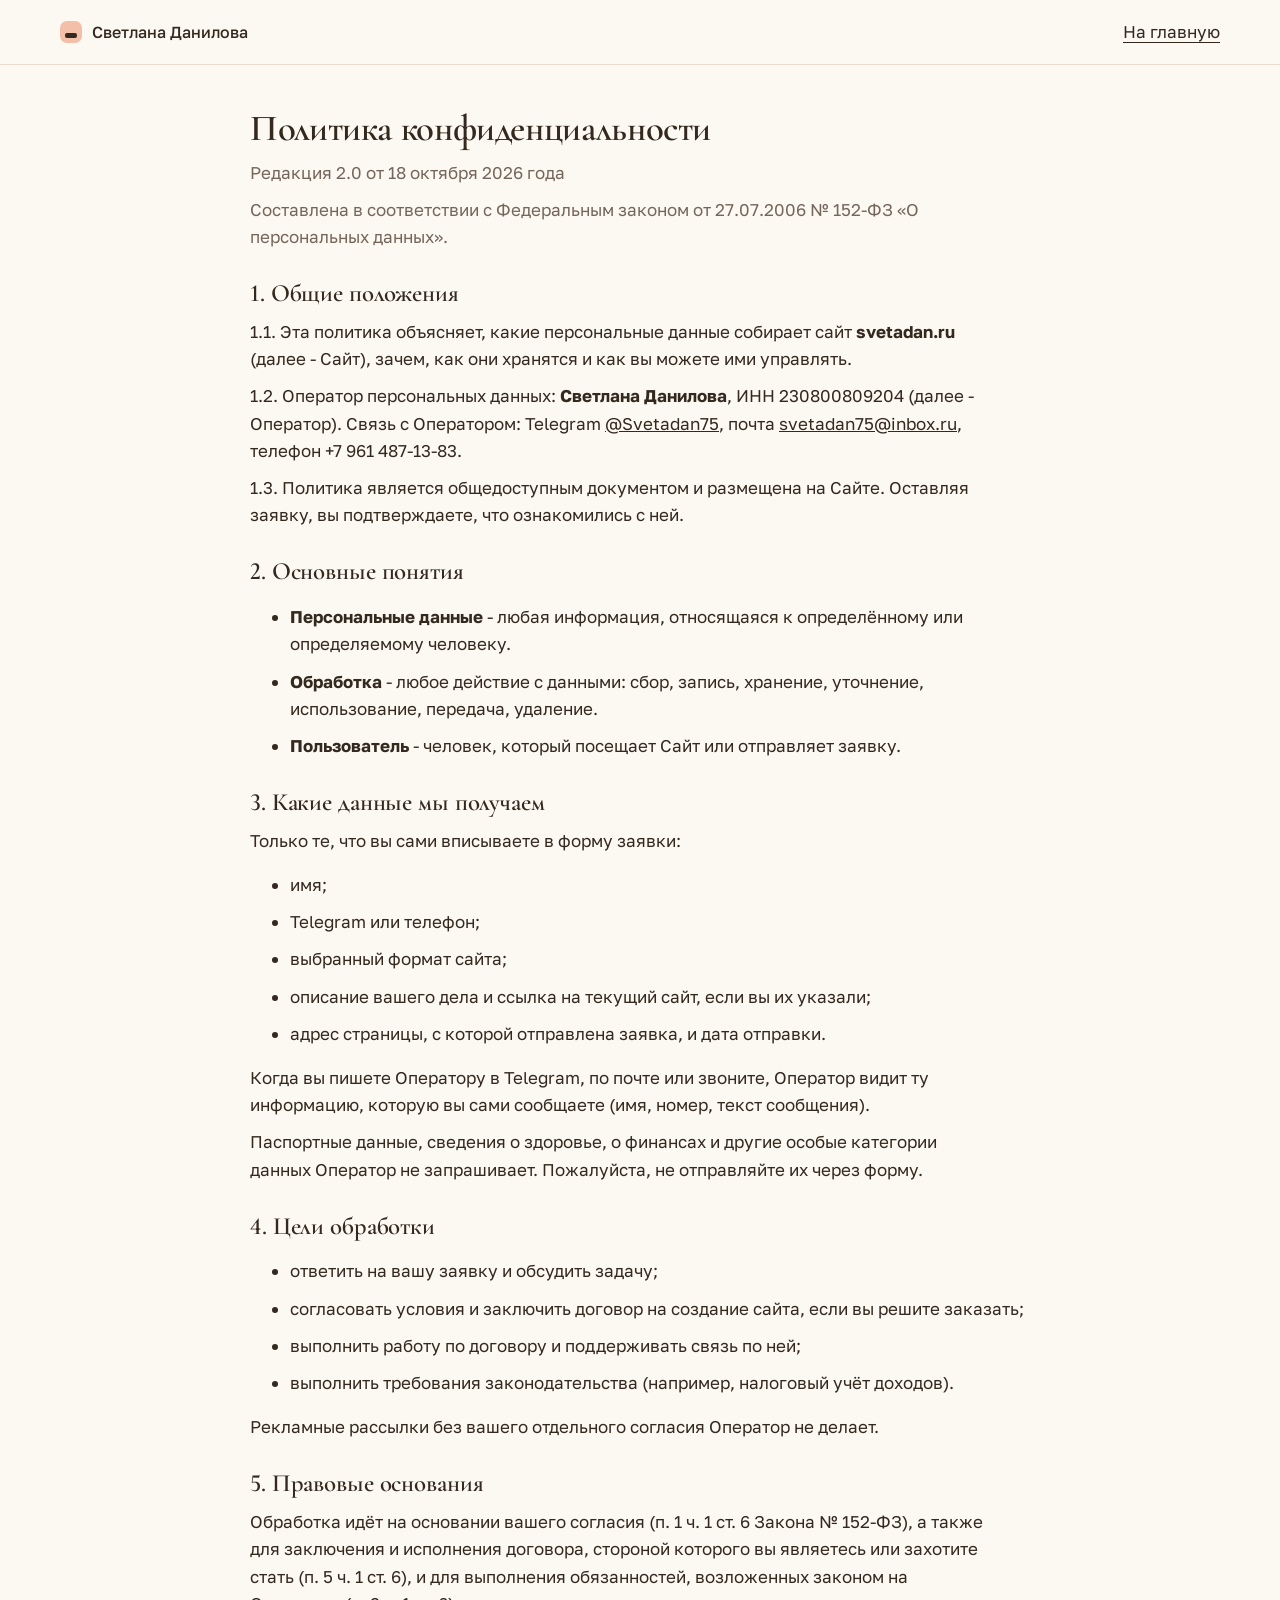
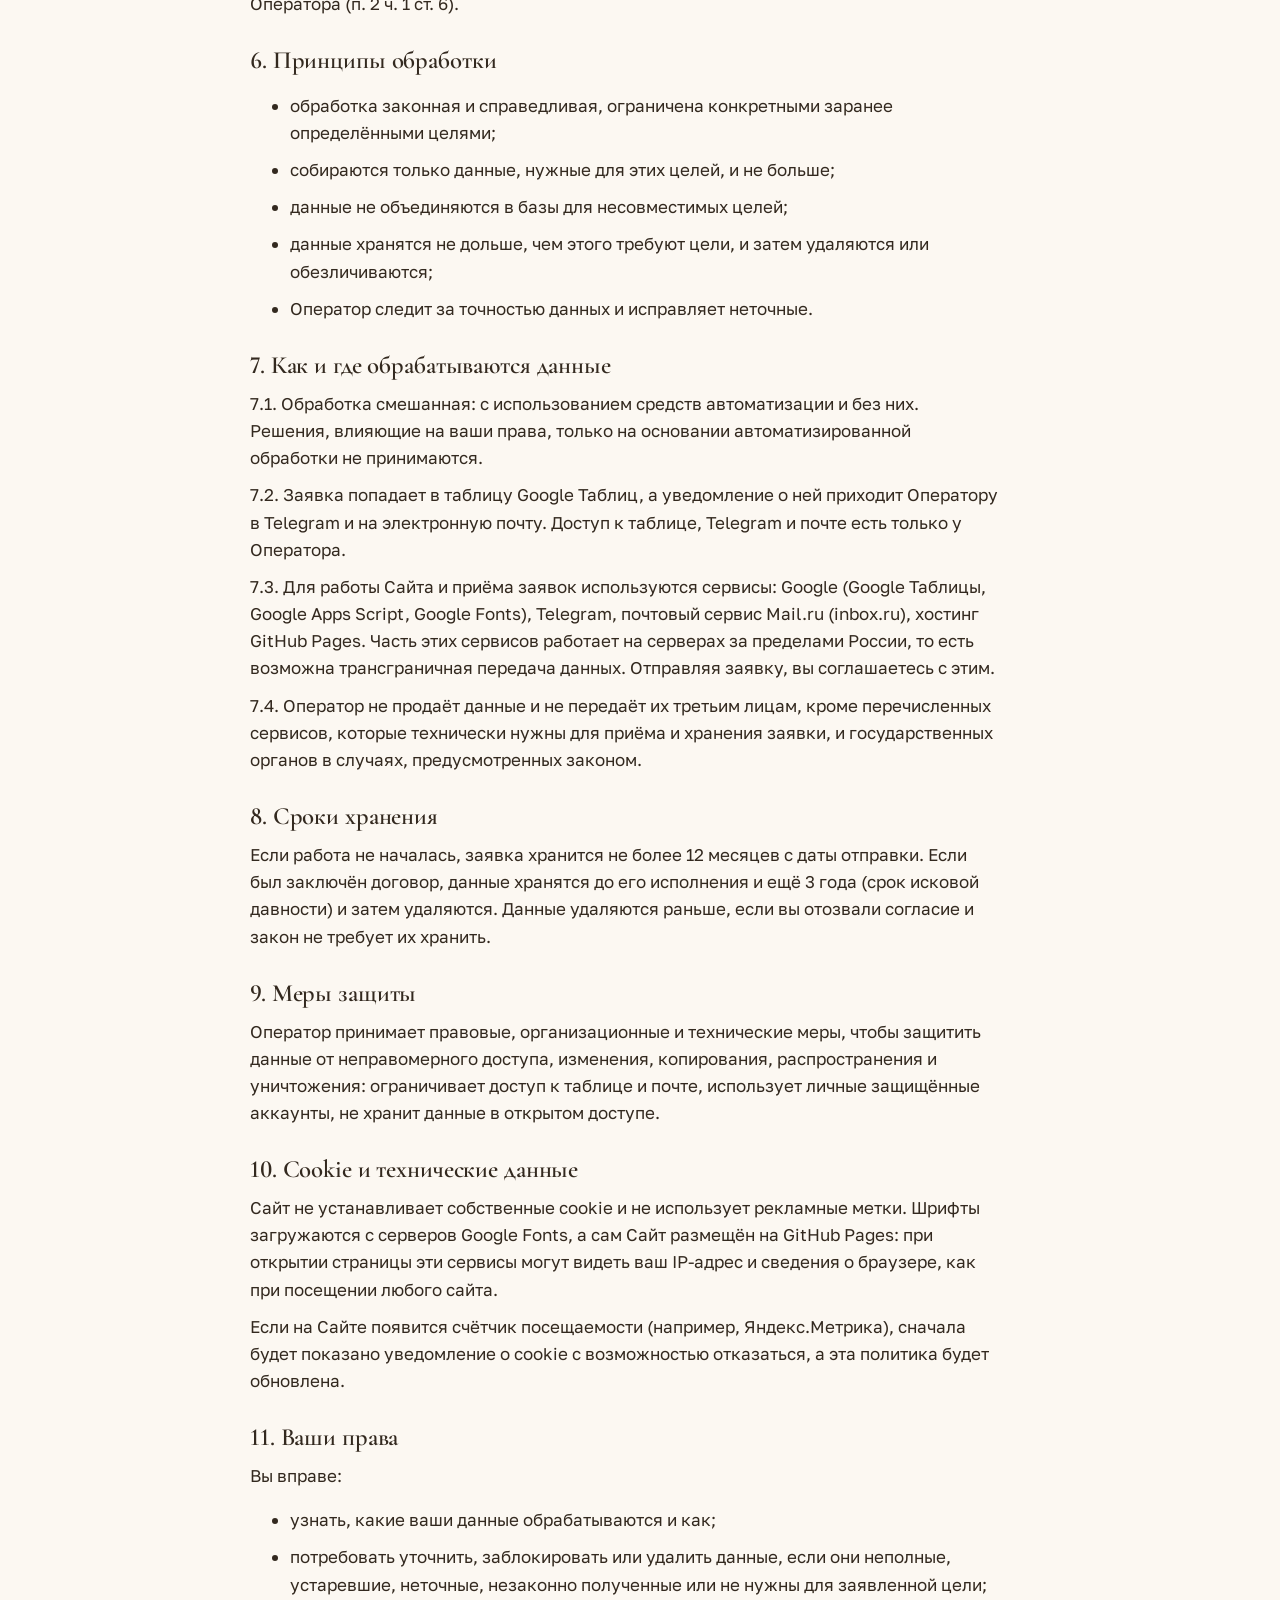
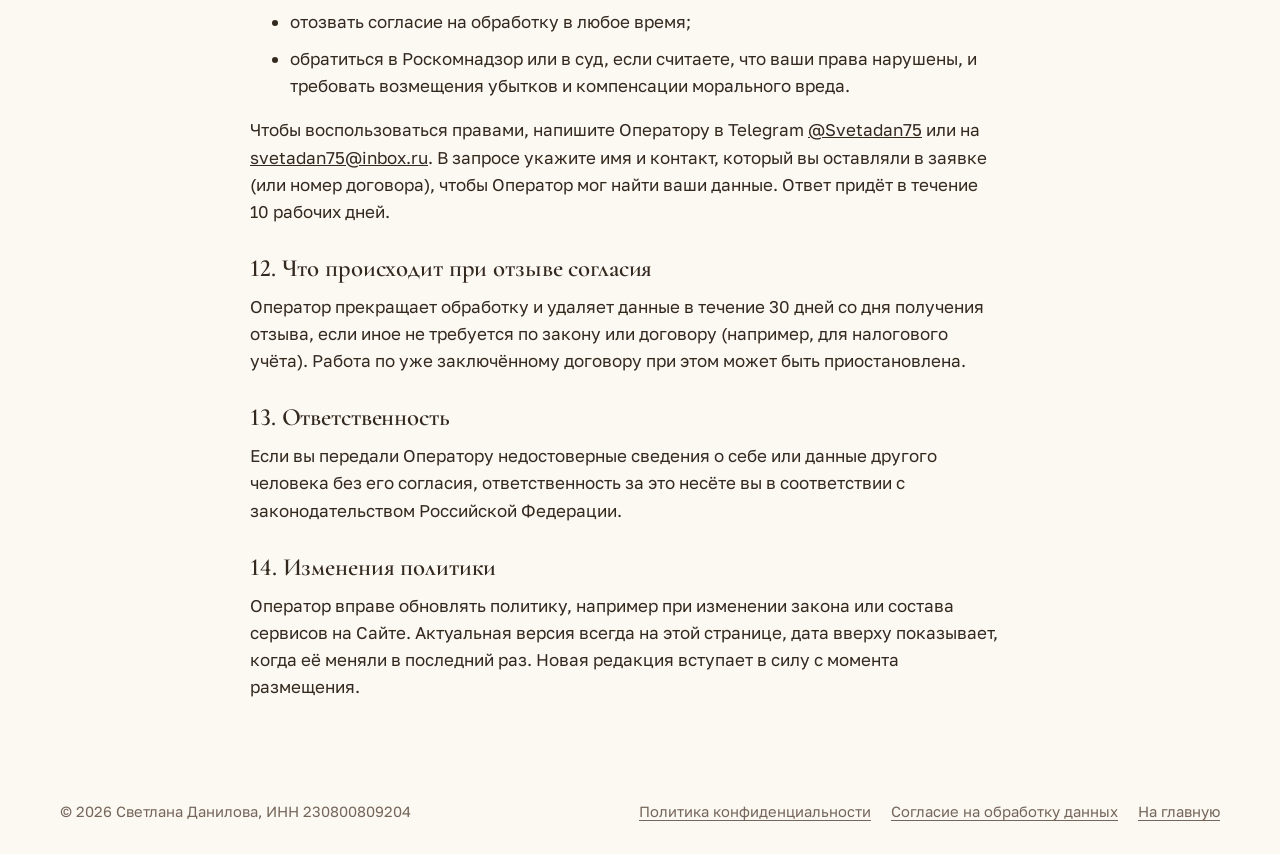
==== commit 339dd5cc: "Пастельный дизайн, тонкий шрифт, живые плашки, новая политика и согласие Co-Authored-By: Claude Sonn" ====
--- a/politika.html
+++ b/politika.html
@@ -5,10 +5,11 @@
   <meta name="viewport" content="width=device-width, initial-scale=1">
   <title>Политика конфиденциальности - Светлана Данилова</title>
   <meta name="robots" content="noindex">
+  <link rel="icon" href="favicon.svg" type="image/svg+xml">
   <link rel="icon" href="data:image/svg+xml,%3Csvg xmlns='http://www.w3.org/2000/svg' viewBox='0 0 32 32'%3E%3Crect width='32' height='32' rx='8' fill='%23D9A23A'/%3E%3Crect x='8' y='19' width='16' height='5' rx='2' fill='%2314110A'/%3E%3Crect x='8' y='8' width='16' height='8' rx='2' fill='%2314110A'/%3E%3C/svg%3E">
   <link rel="preconnect" href="https://fonts.googleapis.com">
   <link rel="preconnect" href="https://fonts.gstatic.com" crossorigin>
-  <link rel="stylesheet" href="https://fonts.googleapis.com/css2?family=Dela+Gothic+One&family=Golos+Text:wght@400;500;600&display=swap">
+  <link rel="stylesheet" href="https://fonts.googleapis.com/css2?family=Cormorant+Garamond:wght@500;600&family=Golos+Text:wght@400;500&display=swap">
   <link rel="stylesheet" href="styles.css">
 </head>
 <body>
@@ -23,49 +24,96 @@
 
   <main class="wrap doc">
     <h1>Политика конфиденциальности</h1>
-    <p class="doc-date">Действует с 26 сентября 2026 года</p>
-
+    <p class="doc-date">Редакция 2.0 от 18 октября 2026 года</p>
     <p class="doc-date">Составлена в соответствии с Федеральным законом от 27.07.2006 № 152-ФЗ «О персональных данных».</p>
 
-    <h2>1. Кто обрабатывает ваши данные</h2>
-    <p>Оператор персональных данных: Светлана Данилова, самозанятая, ИНН 230800809204. Сайт создан, чтобы рассказать об услугах по созданию лендингов и сайтов-визиток и принимать заявки.</p>
-    <p>Связаться с оператором можно в Telegram: <a href="https://t.me/Svetadan75">@Svetadan75</a> или по почте <a href="mailto:svetadan75@inbox.ru">svetadan75@inbox.ru</a>.</p>
+    <h2>1. Общие положения</h2>
+    <p>1.1. Эта политика объясняет, какие персональные данные собирает сайт <b>svetadan.ru</b> (далее - Сайт), зачем, как они хранятся и как вы можете ими управлять.</p>
+    <p>1.2. Оператор персональных данных: <b>Светлана Данилова</b>, ИНН 230800809204 (далее - Оператор). Связь с Оператором: Telegram <a href="https://t.me/Svetadan75">@Svetadan75</a>, почта <a href="mailto:svetadan75@inbox.ru">svetadan75@inbox.ru</a>, телефон +7 961 487-13-83.</p>
+    <p>1.3. Политика является общедоступным документом и размещена на Сайте. Оставляя заявку, вы подтверждаете, что ознакомились с ней.</p>
 
-    <h2>2. Какие данные мы получаем</h2>
+    <h2>2. Основные понятия</h2>
+    <ul>
+      <li><b>Персональные данные</b> - любая информация, относящаяся к определённому или определяемому человеку.</li>
+      <li><b>Обработка</b> - любое действие с данными: сбор, запись, хранение, уточнение, использование, передача, удаление.</li>
+      <li><b>Пользователь</b> - человек, который посещает Сайт или отправляет заявку.</li>
+    </ul>
+
+    <h2>3. Какие данные мы получаем</h2>
     <p>Только те, что вы сами вписываете в форму заявки:</p>
     <ul>
       <li>имя;</li>
-      <li>ваш Telegram или телефон;</li>
-      <li>выбранный тип сайта и описание вашего дела, если вы его написали;</li>
+      <li>Telegram или телефон;</li>
+      <li>выбранный формат сайта;</li>
+      <li>описание вашего дела и ссылка на текущий сайт, если вы их указали;</li>
       <li>адрес страницы, с которой отправлена заявка, и дата отправки.</li>
     </ul>
-    <p>Сведения о здоровье, паспортные данные и другие особые категории данных мы не запрашиваем. Пожалуйста, не пишите их в форме.</p>
+    <p>Когда вы пишете Оператору в Telegram, по почте или звоните, Оператор видит ту информацию, которую вы сами сообщаете (имя, номер, текст сообщения).</p>
+    <p>Паспортные данные, сведения о здоровье, о финансах и другие особые категории данных Оператор не запрашивает. Пожалуйста, не отправляйте их через форму.</p>
 
-    <h2>3. Зачем нужны данные</h2>
-    <p>Чтобы ответить на вашу заявку, обсудить задачу и договориться о работе. Рекламные рассылки без вашего отдельного согласия мы не делаем.</p>
+    <h2>4. Цели обработки</h2>
+    <ul>
+      <li>ответить на вашу заявку и обсудить задачу;</li>
+      <li>согласовать условия и заключить договор на создание сайта, если вы решите заказать;</li>
+      <li>выполнить работу по договору и поддерживать связь по ней;</li>
+      <li>выполнить требования законодательства (например, налоговый учёт доходов).</li>
+    </ul>
+    <p>Рекламные рассылки без вашего отдельного согласия Оператор не делает.</p>
 
-    <h2 id="soglasie">4. Согласие на обработку</h2>
-    <p>Отправляя форму, вы отмечаете галочку и тем самым даёте согласие на обработку указанных выше данных для целей из раздела 3. Согласие действует до его отзыва или до достижения этих целей. Отозвать его можно в любой момент: напишите оператору (см. раздел 7), и данные будут удалены.</p>
+    <h2>5. Правовые основания</h2>
+    <p>Обработка идёт на основании вашего согласия (п. 1 ч. 1 ст. 6 Закона № 152-ФЗ), а также для заключения и исполнения договора, стороной которого вы являетесь или захотите стать (п. 5 ч. 1 ст. 6), и для выполнения обязанностей, возложенных законом на Оператора (п. 2 ч. 1 ст. 6).</p>
 
-    <h2>5. Где и как долго хранятся данные</h2>
-    <p>Заявка попадает в таблицу Google Таблиц, а уведомление о ней приходит на электронную почту оператора. Доступ к таблице и почте есть только у оператора. Данные хранятся не дольше, чем нужно для ответа и работы над проектом, а если работа не началась, не более 12 месяцев с даты заявки. После этого они удаляются.</p>
-    <p>Мы не продаём данные и не передаём их третьим лицам, кроме сервисов, которые технически нужны для хранения заявки (Google). Эти сервисы работают на серверах за пределами России.</p>
+    <h2>6. Принципы обработки</h2>
+    <ul>
+      <li>обработка законная и справедливая, ограничена конкретными заранее определёнными целями;</li>
+      <li>собираются только данные, нужные для этих целей, и не больше;</li>
+      <li>данные не объединяются в базы для несовместимых целей;</li>
+      <li>данные хранятся не дольше, чем этого требуют цели, и затем удаляются или обезличиваются;</li>
+      <li>Оператор следит за точностью данных и исправляет неточные.</li>
+    </ul>
 
-    <h2>6. Cookie и шрифты</h2>
-    <p>Сайт не использует cookie и не ведёт сбор статистики посещений. Шрифты загружаются с серверов Google Fonts, поэтому при открытии страницы ваш IP-адрес может быть виден этому сервису.</p>
+    <h2>7. Как и где обрабатываются данные</h2>
+    <p>7.1. Обработка смешанная: с использованием средств автоматизации и без них. Решения, влияющие на ваши права, только на основании автоматизированной обработки не принимаются.</p>
+    <p>7.2. Заявка попадает в таблицу Google Таблиц, а уведомление о ней приходит Оператору в Telegram и на электронную почту. Доступ к таблице, Telegram и почте есть только у Оператора.</p>
+    <p>7.3. Для работы Сайта и приёма заявок используются сервисы: Google (Google Таблицы, Google Apps Script, Google Fonts), Telegram, почтовый сервис Mail.ru (inbox.ru), хостинг GitHub Pages. Часть этих сервисов работает на серверах за пределами России, то есть возможна трансграничная передача данных. Отправляя заявку, вы соглашаетесь с этим.</p>
+    <p>7.4. Оператор не продаёт данные и не передаёт их третьим лицам, кроме перечисленных сервисов, которые технически нужны для приёма и хранения заявки, и государственных органов в случаях, предусмотренных законом.</p>
 
-    <h2>7. Ваши права</h2>
-    <p>Вы можете запросить, какие данные о вас у нас есть, попросить их исправить, удалить или ограничить обработку, а также отозвать согласие. Напишите оператору в Telegram <a href="https://t.me/Svetadan75">@Svetadan75</a> или на почту <a href="mailto:svetadan75@inbox.ru">svetadan75@inbox.ru</a>. Мы ответим в течение 10 рабочих дней.</p>
-    <p>Если вы считаете, что ваши права нарушены, можно обратиться в Роскомнадзор.</p>
+    <h2>8. Сроки хранения</h2>
+    <p>Если работа не началась, заявка хранится не более 12 месяцев с даты отправки. Если был заключён договор, данные хранятся до его исполнения и ещё 3 года (срок исковой давности) и затем удаляются. Данные удаляются раньше, если вы отозвали согласие и закон не требует их хранить.</p>
 
-    <h2>8. Изменения политики</h2>
-    <p>Мы можем обновлять этот текст. Актуальная версия всегда лежит на этой странице, дата вверху показывает, когда её меняли в последний раз.</p>
+    <h2>9. Меры защиты</h2>
+    <p>Оператор принимает правовые, организационные и технические меры, чтобы защитить данные от неправомерного доступа, изменения, копирования, распространения и уничтожения: ограничивает доступ к таблице и почте, использует личные защищённые аккаунты, не хранит данные в открытом доступе.</p>
+
+    <h2>10. Cookie и технические данные</h2>
+    <p>Сайт не устанавливает собственные cookie и не использует рекламные метки. Шрифты загружаются с серверов Google Fonts, а сам Сайт размещён на GitHub Pages: при открытии страницы эти сервисы могут видеть ваш IP-адрес и сведения о браузере, как при посещении любого сайта.</p>
+    <p>Если на Сайте появится счётчик посещаемости (например, Яндекс.Метрика), сначала будет показано уведомление о cookie с возможностью отказаться, а эта политика будет обновлена.</p>
+
+    <h2>11. Ваши права</h2>
+    <p>Вы вправе:</p>
+    <ul>
+      <li>узнать, какие ваши данные обрабатываются и как;</li>
+      <li>потребовать уточнить, заблокировать или удалить данные, если они неполные, устаревшие, неточные, незаконно полученные или не нужны для заявленной цели;</li>
+      <li>отозвать согласие на обработку в любое время;</li>
+      <li>обратиться в Роскомнадзор или в суд, если считаете, что ваши права нарушены, и требовать возмещения убытков и компенсации морального вреда.</li>
+    </ul>
+    <p>Чтобы воспользоваться правами, напишите Оператору в Telegram <a href="https://t.me/Svetadan75">@Svetadan75</a> или на <a href="mailto:svetadan75@inbox.ru">svetadan75@inbox.ru</a>. В запросе укажите имя и контакт, который вы оставляли в заявке (или номер договора), чтобы Оператор мог найти ваши данные. Ответ придёт в течение 10 рабочих дней.</p>
+
+    <h2>12. Что происходит при отзыве согласия</h2>
+    <p>Оператор прекращает обработку и удаляет данные в течение 30 дней со дня получения отзыва, если иное не требуется по закону или договору (например, для налогового учёта). Работа по уже заключённому договору при этом может быть приостановлена.</p>
+
+    <h2>13. Ответственность</h2>
+    <p>Если вы передали Оператору недостоверные сведения о себе или данные другого человека без его согласия, ответственность за это несёте вы в соответствии с законодательством Российской Федерации.</p>
+
+    <h2>14. Изменения политики</h2>
+    <p>Оператор вправе обновлять политику, например при изменении закона или состава сервисов на Сайте. Актуальная версия всегда на этой странице, дата вверху показывает, когда её меняли в последний раз. Новая редакция вступает в силу с момента размещения.</p>
   </main>
 
   <footer class="foot">
     <div class="wrap foot-in">
-      <p>Светлана Данилова</p>
+      <p>© 2026 Светлана Данилова, ИНН 230800809204</p>
       <div class="foot-links">
+        <a class="link" href="politika.html">Политика конфиденциальности</a>
+        <a class="link" href="soglasie.html">Согласие на обработку данных</a>
         <a class="link" href="index.html">На главную</a>
       </div>
     </div>
--- a/styles.css
+++ b/styles.css
@@ -1,8 +1,8 @@
 :root{
-  --paper:#f4f2ed; --tint:#e9e5db; --ink:#0d0c0a; --soft:#5b574d; --line:#dcd6c8;
-  --violet:#d9a23a; --violet-d:#9a6a0c; --marker:#f4c95d; --card:#fff;
+  --paper:#fcf8f2; --tint:#f5ebdf; --ink:#33291f; --soft:#74665a; --line:#e8dccd;
+  --violet:#f3bfa8; --violet-d:#a9553b; --marker:#f8e6a6; --card:#fff; --sage:#dfe9d8; --blush:#f8dfd5;
   --r:14px; --gut:clamp(18px,4vw,40px);
-  --f-head:"Dela Gothic One","Trebuchet MS",system-ui,sans-serif;
+  --f-head:"Cormorant Garamond",Georgia,"Times New Roman",serif;
   --f-text:"Golos Text","Segoe UI",system-ui,sans-serif;
 }
 *{box-sizing:border-box}
@@ -17,73 +17,71 @@
 .skip:focus{left:8px}
 :focus-visible{outline:3px solid var(--violet-d);outline-offset:3px}
 
-h1{font:400 clamp(1.7rem,1rem + 2.9vw,3.15rem)/1.12 var(--f-head);letter-spacing:-.025em;text-wrap:balance}
-h2{font:400 clamp(1.45rem,1rem + 1.9vw,2.35rem)/1.18 var(--f-head);letter-spacing:-.02em;text-wrap:balance;max-width:24ch}
-h3{font:600 1.15rem/1.3 var(--f-text)}
+h1{font:600 clamp(2rem,1.1rem + 3.4vw,3.6rem)/1.08 var(--f-head);letter-spacing:-.01em;text-wrap:balance}
+h2{font:600 clamp(1.7rem,1.1rem + 2.2vw,2.7rem)/1.12 var(--f-head);letter-spacing:-.005em;text-wrap:balance;max-width:24ch}
+h3{font:500 1.15rem/1.3 var(--f-text)}
 .sec-lead{color:var(--soft);max-width:66ch;margin-top:14px}
 
 /* кнопки и ссылки */
-.btn{display:inline-flex;align-items:center;justify-content:center;min-height:48px;padding:0 26px;border-radius:999px;background:var(--violet);color:#14110a;font:600 1rem var(--f-text);text-decoration:none;border:0;cursor:pointer;box-shadow:0 10px 26px -10px rgba(217,162,58,.75);transition:background-color .15s,transform .15s}
-.btn:hover{background:var(--marker)}
+.btn{display:inline-flex;align-items:center;justify-content:center;min-height:48px;padding:0 26px;border-radius:999px;background:var(--violet);color:var(--ink);font:500 1rem var(--f-text);text-decoration:none;border:0;cursor:pointer;box-shadow:0 10px 26px -12px rgba(169,85,59,.55);transition:background-color .15s,transform .15s}
+.btn:hover{background:#f7cdbb}
 .btn:active{transform:translateY(1px)}
 .btn-sm{min-height:40px;padding:0 18px;font-size:.94rem;box-shadow:none}
-.btn-light{background:#fff;color:var(--ink);box-shadow:none}
-.btn-light:hover{background:var(--marker)}
+.btn-light{background:#fff;color:var(--ink);box-shadow:0 0 0 1px var(--line)}
+.btn-light:hover{background:var(--blush)}
 .link{color:inherit;text-decoration:underline;text-decoration-thickness:1px;text-underline-offset:.22em}
 .link:hover{color:var(--violet)}
 
 /* шапка: тёмная, как первый экран */
-.top{position:sticky;top:0;z-index:20;background:rgba(10,9,7,.92);backdrop-filter:blur(12px);-webkit-backdrop-filter:blur(12px);border-bottom:1px solid rgba(255,255,255,.1);color:#fff}
+.top{position:sticky;top:0;z-index:20;background:rgba(252,248,242,.9);backdrop-filter:blur(12px);-webkit-backdrop-filter:blur(12px);border-bottom:1px solid var(--line);color:var(--ink)}
 .top-in{display:flex;align-items:center;gap:24px;min-height:64px}
-.logo{display:flex;align-items:center;gap:10px;font:600 1rem var(--f-text);text-decoration:none;margin-right:auto;white-space:nowrap}
+.logo{display:flex;align-items:center;gap:10px;font:500 1rem var(--f-text);text-decoration:none;margin-right:auto;white-space:nowrap}
 .logo-mark{width:22px;height:22px;border-radius:7px;background:var(--violet);position:relative;flex:none}
-.logo-mark::after{content:"";position:absolute;left:5px;right:5px;bottom:5px;height:5px;border-radius:2px;background:#14110a}
+.logo-mark::after{content:"";position:absolute;left:5px;right:5px;bottom:5px;height:5px;border-radius:2px;background:var(--ink)}
 .nav{display:flex;gap:26px}
-.nav a{text-decoration:none;font-weight:500;color:#b9bcd3;padding:8px 0}
-.nav a:hover{color:#fff}
+.nav a{text-decoration:none;font-weight:400;color:var(--soft);padding:8px 0}
+.nav a:hover{color:var(--ink)}
 
 /* первый экран */
-.hero{position:relative;isolation:isolate;overflow:hidden;color:#fff;padding:clamp(40px,6vw,84px) 0 0;background:linear-gradient(118deg,#060504 0%,#110d07 48%,#201606 100%)}
-.hero::before{content:"";position:absolute;inset:-25%;z-index:-2;background:radial-gradient(36% 46% at 14% 32%,#8a5a12 0,transparent 62%),radial-gradient(34% 44% at 86% 14%,#d9a23a 0,transparent 62%),radial-gradient(40% 50% at 72% 92%,#a8681a 0,transparent 62%),radial-gradient(44% 54% at 6% 96%,#5a3a0c 0,transparent 62%);opacity:.5;filter:blur(50px) saturate(1.2);animation:aurora 14s ease-in-out infinite alternate}
-.hero::after{content:"";position:absolute;inset:0;z-index:-1;background:linear-gradient(100deg,transparent 32%,rgba(255,255,255,.18) 50%,transparent 68%);background-size:260% 100%;mix-blend-mode:soft-light;animation:sheen 8s linear infinite;pointer-events:none}
-@keyframes aurora{from{transform:translate3d(-5%,-4%,0) rotate(0deg) scale(1)}to{transform:translate3d(6%,5%,0) rotate(28deg) scale(1.18)}}
-@keyframes sheen{from{background-position:130% 0}to{background-position:-130% 0}}
+.hero{position:relative;isolation:isolate;overflow:hidden;color:var(--ink);padding:clamp(40px,6vw,84px) 0 0;background:linear-gradient(160deg,#fdf6ee 0%,#fbeee6 55%,#f6efe0 100%)}
+.hero::before{content:"";position:absolute;inset:-25%;z-index:-2;background:radial-gradient(36% 46% at 12% 30%,#f8d4c6 0,transparent 62%),radial-gradient(34% 44% at 88% 12%,#f9eab5 0,transparent 62%),radial-gradient(40% 50% at 74% 92%,#dce9d3 0,transparent 62%),radial-gradient(44% 54% at 6% 96%,#f4d2d8 0,transparent 62%);opacity:.85;filter:blur(46px);animation:aurora 18s ease-in-out infinite alternate}
+@keyframes aurora{from{transform:translate3d(-4%,-3%,0) rotate(0deg) scale(1)}to{transform:translate3d(5%,4%,0) rotate(22deg) scale(1.14)}}
 .hero-text{max-width:1160px}
 .hero h1{max-width:21ch}
-.lead{margin-top:22px;font-size:1.12rem;max-width:50ch;color:rgba(255,255,255,.92)}
+.lead{margin-top:22px;font-size:1.12rem;max-width:50ch;color:#4d4036}
 .hero-cta{display:flex;flex-wrap:wrap;align-items:center;gap:16px 26px;margin-top:30px}
-.hero .link:hover{color:var(--marker)}
-.hero .btn{background:var(--violet);color:#14110a;box-shadow:0 14px 34px -12px rgba(217,162,58,.85)}
-.hero .btn:hover{background:#fff;color:#14110a}
+.hero .link:hover{color:var(--violet-d)}
+.hero .btn{background:var(--violet);color:var(--ink);box-shadow:0 14px 30px -14px rgba(169,85,59,.6)}
+.hero .btn:hover{background:#f7cdbb}
 .facts{list-style:none;margin:40px 0 0;padding:0;display:flex;flex-wrap:wrap;gap:20px 44px}
 .facts li{display:grid;gap:2px;max-width:200px}
-.facts b{font:400 1.5rem/1.15 var(--f-head);letter-spacing:-.02em;color:var(--marker)}
-.facts span{color:rgba(255,255,255,.88);font-size:.92rem;line-height:1.4}
+.facts b{font:600 2rem/1.1 var(--f-head);color:var(--violet-d)}
+.facts span{color:#5d5046;font-size:.92rem;line-height:1.4}
 .mq{margin-top:clamp(36px,5vw,64px);display:grid;gap:16px;transform:rotate(-2.2deg) scale(1.05);transform-origin:50% 0;padding-bottom:clamp(28px,4vw,56px)}
 .mq-row{display:flex;gap:16px;width:max-content;animation:mq 90s linear infinite}
 .mq-rev{animation-direction:reverse;animation-duration:110s}
 .mq:hover .mq-row{animation-play-state:paused}
-.mq-row img{width:clamp(220px,24vw,320px);aspect-ratio:3/2;object-fit:cover;border-radius:12px;border:2px solid rgba(244,201,93,.45);box-shadow:0 22px 44px -18px rgba(0,0,0,.85);flex:none}
+.mq-row img{width:clamp(220px,24vw,320px);aspect-ratio:3/2;object-fit:cover;border-radius:12px;border:2px solid #fff;box-shadow:0 20px 40px -22px rgba(90,60,40,.45);flex:none}
 @keyframes mq{from{transform:translateX(0)}to{transform:translateX(-50%)}}
 
 /* работы: вкладки и карусель */
 .works{background:var(--tint);padding:clamp(52px,7vw,96px) 0}
 .tabs{display:flex;flex-wrap:wrap;gap:8px;margin-top:30px}
-.tab{display:inline-flex;align-items:center;gap:8px;padding:9px 16px;border-radius:999px;border:1.5px solid #bfc3d4;background:transparent;color:var(--ink);font:500 .96rem var(--f-text);cursor:pointer;transition:background-color .15s,color .15s,border-color .15s}
+.tab{display:inline-flex;align-items:center;gap:8px;padding:9px 16px;border-radius:999px;border:1.5px solid #dccdbb;background:transparent;color:var(--ink);font:400 .96rem var(--f-text);cursor:pointer;transition:background-color .15s,color .15s,border-color .15s}
 .tab:hover{border-color:var(--ink)}
-.tab[aria-pressed="true"]{background:var(--ink);color:var(--marker);border-color:var(--ink)}
+.tab[aria-pressed="true"]{background:var(--violet);color:var(--ink);border-color:var(--violet)}
 .tab small{font-size:.78rem;opacity:.65;font-weight:500}
 .car{margin-top:26px}
 .car-head{display:flex;justify-content:space-between;align-items:center;margin-bottom:14px}
 .car-count{color:var(--soft);font-size:.95rem}
 .car-btns{display:flex;gap:8px}
-.arrow{width:46px;height:46px;border-radius:50%;border:1.5px solid var(--ink);background:transparent;color:var(--ink);font:500 1.2rem var(--f-text);cursor:pointer;transition:background-color .15s,color .15s}
-.arrow:hover:not(:disabled){background:var(--ink);color:#fff}
+.arrow{width:46px;height:46px;border-radius:50%;border:1.5px solid #cdbca8;background:transparent;color:var(--ink);font:400 1.2rem var(--f-text);cursor:pointer;transition:background-color .15s,color .15s}
+.arrow:hover:not(:disabled){background:var(--violet);border-color:var(--violet)}
 .arrow:disabled{opacity:.3;cursor:default}
 .track{display:flex;gap:20px;overflow-x:auto;scroll-snap-type:x mandatory;padding:6px 2px 22px;scrollbar-width:none;cursor:grab;-webkit-overflow-scrolling:touch}
 .track::-webkit-scrollbar{display:none}
 .track.is-drag{cursor:grabbing;scroll-snap-type:none;user-select:none}
-.card{flex:none;width:clamp(290px,44vw,560px);scroll-snap-align:start;background:var(--card);border-radius:18px;padding:10px 10px 18px;box-shadow:0 16px 40px -24px rgba(18,19,28,.5)}
+.card{flex:none;width:clamp(290px,44vw,560px);scroll-snap-align:start;background:var(--card);border-radius:18px;padding:10px 10px 18px;box-shadow:0 16px 40px -26px rgba(90,60,40,.4)}
 .card-img{display:block;position:relative;width:100%;padding:0;border:0;background:none;border-radius:12px;overflow:hidden;cursor:zoom-in}
 .card-img img{width:100%;border:1px solid var(--line);border-radius:12px;transition:transform .35s}
 .card-img:hover img{transform:scale(1.025)}
@@ -94,8 +92,8 @@
 .card-body h3{font-size:1.05rem}
 .card-meta{display:flex;flex-wrap:wrap;align-items:center;justify-content:space-between;gap:8px 14px;margin-top:10px}
 .pill{font-size:.84rem;font-weight:500;background:var(--tint);padding:4px 11px;border-radius:999px}
-.price{font:400 1.05rem var(--f-head);letter-spacing:-.01em}
-.bar{height:3px;background:#c9cde0;border-radius:2px;overflow:hidden}
+.price{font:600 1.2rem var(--f-head)}
+.bar{height:3px;background:#e6d8c6;border-radius:2px;overflow:hidden}
 .bar i{display:block;height:100%;width:20%;background:var(--violet-d);border-radius:2px;transition:width .15s}
 
 /* обычные секции */
@@ -115,73 +113,74 @@
 .social-link:hover{border-color:var(--violet)}
 
 /* цены */
-.price-list{margin-top:34px;border-top:1px solid var(--ink)}
+.price-list{margin-top:34px;border-top:1px solid #cdbca8}
 .price-row{display:grid;grid-template-columns:minmax(0,1fr) 250px;gap:20px 40px;padding:26px 0;border-bottom:1px solid var(--line)}
-.price-row h3{font:400 1.25rem/1.3 var(--f-head);letter-spacing:-.01em}
-.pr-main p{margin-top:8px;max-width:58ch;color:#2b2d3b}
+.price-row h3{font:600 1.6rem/1.2 var(--f-head)}
+.pr-main p{margin-top:8px;max-width:58ch;color:#4a3d33}
 .pr-main .pr-for{color:var(--soft);font-size:.95rem}
 .pr-facts{margin:0;display:grid;gap:10px;align-content:start}
 .pr-facts div{display:flex;justify-content:space-between;gap:12px;align-items:baseline}
 .pr-facts dt{color:var(--soft);font-size:.9rem}
-.pr-facts dd{margin:0;font-weight:600}
-.price-row-main{background:linear-gradient(90deg,rgba(217,162,58,.14),transparent 70%)}
+.pr-facts dd{margin:0;font-weight:500}
+.price-row-main{background:linear-gradient(90deg,rgba(243,191,168,.28),transparent 70%)}
 .price-row-main h3::after{content:"чаще всего берут";margin-left:12px;font:500 .72rem var(--f-text);letter-spacing:0;background:var(--marker);padding:3px 9px;border-radius:999px;vertical-align:middle;white-space:nowrap}
 .price-row-free .pr-facts dd{color:var(--violet-d)}
-.promo{display:grid;grid-template-columns:auto minmax(0,1fr) auto;gap:20px 32px;align-items:center;margin-top:44px;padding:clamp(22px,3vw,34px);background:var(--ink);color:#fff;border-radius:18px}
-.promo-badge{width:96px;height:96px;border-radius:50%;background:var(--marker);color:var(--ink);display:grid;place-items:center;font:400 1.45rem var(--f-head);transform:rotate(-8deg)}
-.promo h3{font:400 1.15rem/1.3 var(--f-head)}
-.promo-text p{margin-top:10px;color:#c6c9da;max-width:60ch}
+.promo{display:grid;grid-template-columns:auto minmax(0,1fr) auto;gap:20px 32px;align-items:center;margin-top:44px;padding:clamp(22px,3vw,34px);background:var(--blush);color:var(--ink);border-radius:22px}
+.promo-badge{width:96px;height:96px;border-radius:50%;background:#fff;color:var(--violet-d);display:grid;place-items:center;font:600 1.9rem var(--f-head);transform:rotate(-8deg)}
+.promo h3{font:600 1.5rem/1.2 var(--f-head)}
+.promo-text p{margin-top:10px;color:#4a3d33;max-width:60ch}
 .promo-prices{margin:14px 0 0;padding:0;list-style:none;display:grid;gap:4px}
 .promo-prices li{font-weight:500}
-.promo-prices li::before{content:"";display:inline-block;width:8px;height:8px;border-radius:50%;background:var(--marker);margin-right:10px}
-.promo .promo-note{font-size:.92rem;color:#9a9eb5}
+.promo-prices li::before{content:"";display:inline-block;width:8px;height:8px;border-radius:50%;background:var(--violet-d);margin-right:10px}
+.promo .promo-note{font-size:.92rem;color:#74665a}
 .after-note{margin-top:30px;color:var(--soft);max-width:70ch;font-size:.95rem}
 
 /* как работаю */
 .steps{list-style:none;margin:36px 0 0;padding:0;display:grid;grid-template-columns:repeat(4,minmax(0,1fr));gap:0;counter-reset:s}
 .steps li{counter-increment:s;padding:0 26px 0 0}
-.steps li::before{content:counter(s);display:block;font:400 2.6rem/1 var(--f-head);color:var(--violet-d);margin-bottom:14px}
+.steps li::before{content:counter(s);display:block;font:600 3rem/1 var(--f-head);color:var(--violet-d);margin-bottom:14px}
 .steps li+li{padding-left:26px;border-left:1px solid var(--line)}
-.steps p{margin-top:8px;color:#2b2d3b;font-size:.97rem}
+.steps p{margin-top:8px;color:#4a3d33;font-size:.97rem}
 
 /* вопросы */
 .faq-wrap h2{margin-bottom:28px}
-.faq{max-width:820px;border-top:1px solid var(--ink)}
-.faq details{border-bottom:1px solid #c9cde0}
-.faq summary{list-style:none;cursor:pointer;padding:20px 40px 20px 0;font-weight:600;position:relative}
+.faq{max-width:820px;border-top:1px solid #cdbca8}
+.faq details{border-bottom:1px solid #e0d2c0}
+.faq summary{list-style:none;cursor:pointer;padding:20px 40px 20px 0;font-weight:500;position:relative}
 .faq summary::-webkit-details-marker{display:none}
 .faq summary::after{content:"+";position:absolute;right:4px;top:50%;translate:0 -50%;font:500 1.6rem/1 var(--f-text);color:var(--violet-d);transition:rotate .2s}
 .faq details[open] summary::after{rotate:45deg}
-.faq details p{padding:0 40px 22px 0;color:#2b2d3b;max-width:62ch}
+.faq details p{padding:0 40px 22px 0;color:#4a3d33;max-width:62ch}
 
 /* контакты */
-.contact{background:#0d0c0a;color:#fff;padding:clamp(52px,7vw,92px) 0}
+.contact{background:var(--sage);color:var(--ink);padding:clamp(52px,7vw,92px) 0}
 .contact-in{display:grid;grid-template-columns:minmax(0,1fr) minmax(0,1.1fr);gap:clamp(28px,5vw,72px);align-items:start}
 .contact h2{max-width:14ch}
-.contact-intro p{margin-top:16px;max-width:42ch;color:#e6dfcc}
+.contact-intro p{margin-top:16px;max-width:42ch;color:#3f4a3b}
 .contact-alt{margin-top:34px!important}
 .contact-links{margin-top:12px}
-.lead-form{background:rgba(255,255,255,.07);border:1px solid rgba(244,201,93,.22);border-radius:18px;padding:clamp(20px,3vw,32px);display:grid;gap:18px}
+.lead-form{background:rgba(255,255,255,.7);border:1px solid #fff;border-radius:22px;padding:clamp(20px,3vw,32px);display:grid;gap:18px}
 .field label,.opts legend{display:block;font-weight:500;margin-bottom:6px}
+.field input,.field textarea{border-color:var(--line)!important}
 .opt{font-weight:400;opacity:.8}
 .field input,.field textarea{width:100%;font:400 1rem var(--f-text);padding:12px 14px;border-radius:10px;border:2px solid transparent;background:#fff;color:var(--ink)}
 .field textarea{resize:vertical}
-.field.has-error input,.field.has-error textarea{border-color:var(--marker)}
+.field.has-error input,.field.has-error textarea{border-color:var(--violet-d)!important}
 .opts{border:0;margin:0;padding:0;display:flex;flex-wrap:wrap;gap:8px}
 .opts legend{padding:0;width:100%}
 .opts label{position:relative;cursor:pointer}
 .opts input{position:absolute;opacity:0}
-.opts span{display:inline-block;padding:9px 16px;border-radius:999px;border:1.5px solid rgba(255,255,255,.55);font-weight:500;font-size:.95rem}
-.opts input:checked+span{background:#fff;color:var(--ink);border-color:#fff}
-.opts input:focus-visible+span{outline:3px solid var(--marker);outline-offset:2px}
+.opts span{display:inline-block;padding:9px 16px;border-radius:999px;border:1.5px solid #c8bba9;font-weight:400;font-size:.95rem;background:#fff}
+.opts input:checked+span{background:var(--violet);color:var(--ink);border-color:var(--violet)}
+.opts input:focus-visible+span{outline:3px solid var(--violet-d);outline-offset:2px}
 .hp{position:absolute;left:-9999px;width:1px;height:1px;overflow:hidden}
-.agree{display:flex;gap:10px;align-items:flex-start;font-size:.9rem;color:#e6dfcc}
-.agree input{margin-top:4px;accent-color:var(--marker);width:18px;height:18px;flex:none}
-.agree a{color:#fff}
+.agree{display:flex;gap:10px;align-items:flex-start;font-size:.9rem;color:#3f4a3b}
+.agree input{margin-top:4px;accent-color:var(--violet-d);width:18px;height:18px;flex:none}
+.agree a{color:var(--ink)}
 .form-status{min-height:1.4em;font-weight:500}
-.form-status.is-error{color:var(--marker)}
-.form-status.is-ok{color:#b8ffd0}
-.form-status a{color:#fff}
+.form-status.is-error{color:#a23b2a}
+.form-status.is-ok{color:#2f6b3f}
+.form-status a{color:var(--ink)}
 
 /* подвал */
 .foot{padding:30px 0;font-size:.92rem;color:var(--soft)}
@@ -198,7 +197,7 @@
 /* политика */
 .doc{padding:44px 0 70px;max-width:780px}
 .doc h1{font-size:clamp(1.6rem,1rem + 2vw,2.3rem);margin-bottom:8px;max-width:none}
-.doc h2{font-size:1.2rem;max-width:none;margin:30px 0 8px}
+.doc h2{font-size:1.55rem;max-width:none;margin:30px 0 8px}
 .doc p,.doc li{max-width:68ch;margin-top:10px}
 .doc-date{color:var(--soft)}
 
@@ -231,7 +230,7 @@
 }
 @media (prefers-reduced-motion:reduce){
   html{scroll-behavior:auto}
-  .hero::before,.hero::after{animation:none}
+  .hero::before{animation:none}
   .mq-row{animation:none}
   .card-img img,.bar i{transition:none}
 }
@@ -243,12 +242,12 @@
 .incl li::before{content:"";position:absolute;left:3px;top:.45em;width:11px;height:6px;border-left:2.5px solid var(--violet-d);border-bottom:2.5px solid var(--violet-d);rotate:-45deg}
 .pr-main .pr-why{margin-top:16px;padding:12px 14px;background:rgba(18,19,28,.045);border-radius:10px;font-size:.95rem;max-width:62ch}
 .pr-why b{font-weight:600}
-.sub-h{font:400 1.25rem/1.3 var(--f-head);letter-spacing:-.01em;margin:46px 0 16px}
+.sub-h{font:600 1.6rem/1.2 var(--f-head);margin:46px 0 16px}
 .addons{display:grid;grid-template-columns:repeat(3,minmax(0,1fr));gap:16px}
 .addon{background:var(--card);border:1px solid var(--line);border-radius:16px;padding:20px 22px;display:flex;flex-direction:column;gap:10px}
-.addon h4{margin:0;font:600 1.1rem/1.3 var(--f-text)}
-.addon p{color:#2b2d3b;font-size:.97rem}
-.addon-price{font:400 1.1rem/1.3 var(--f-head)!important;color:var(--ink)!important;letter-spacing:-.01em;margin-top:auto}
+.addon h4{margin:0;font:500 1.1rem/1.3 var(--f-text)}
+.addon p{color:#4a3d33;font-size:.97rem}
+.addon-price{font:600 1.3rem/1.3 var(--f-head)!important;color:var(--ink)!important;margin-top:auto}
 .addon-price span{display:block;font:400 .88rem var(--f-text);color:var(--soft);margin-top:2px;letter-spacing:0}
 .addon .addon-note{color:var(--soft);font-size:.9rem}
 .addon-list{list-style:none;margin:0;padding:0;display:grid;gap:12px}
@@ -256,31 +255,31 @@
 .addon-list li:last-child{border-bottom:0}
 .addon-list b{white-space:nowrap}
 .contact-links{display:flex;flex-wrap:wrap;gap:10px}
-.contact-phone{margin-top:14px!important;font-weight:500;color:#fff!important}
+.contact-phone{margin-top:14px!important;font-weight:500;color:var(--ink)!important}
 @media (max-width:980px){.addons{grid-template-columns:1fr}}
 
-.contact-phone2{margin-top:6px!important;color:#e6dfcc!important;font-size:.95rem}
+.contact-phone2{margin-top:6px!important;color:#3f4a3b!important;font-size:.95rem}
 
 /* формат и цена: второй ряд фильтров */
 .tabs-fmt{margin-top:10px;align-items:center}
 .fmts-label{font-size:.92rem;color:var(--soft);margin-right:4px}
-.tab-fmt[aria-pressed="true"]{background:var(--ink);border-color:var(--ink)}
+.tab-fmt[aria-pressed="true"]{background:var(--sage);border-color:var(--sage)}
 .empty{padding:40px 8px;color:var(--soft);max-width:50ch}
 /* примеры под тарифами */
 .pr-ex{margin-top:18px}
 .pr-ex-title{font-size:.9rem!important;color:var(--soft)!important;margin:0 0 8px!important}
 .pr-ex-row{display:flex;flex-wrap:wrap;gap:10px;align-items:center}
-.pr-ex-img{padding:0;border:1px solid var(--line);background:#fff;border-radius:10px;overflow:hidden;cursor:zoom-in;width:150px;box-shadow:0 8px 20px -14px rgba(18,19,28,.5);transition:transform .2s}
+.pr-ex-img{padding:0;border:1px solid var(--line);background:#fff;border-radius:10px;overflow:hidden;cursor:zoom-in;width:150px;box-shadow:0 8px 20px -14px rgba(90,60,40,.35);transition:transform .2s}
 .pr-ex-img:hover{transform:translateY(-3px)}
 .pr-ex-img img{width:100%}
-.pr-all{background:none;border:0;color:var(--violet-d);font:600 .95rem var(--f-text);text-decoration:underline;text-underline-offset:.2em;cursor:pointer;padding:6px 4px}
+.pr-all{background:none;border:0;color:var(--violet-d);font:500 .95rem var(--f-text);text-decoration:underline;text-underline-offset:.2em;cursor:pointer;padding:6px 4px}
 .incl .no{color:var(--soft)}
-.incl .no::before{border-color:#b9bccd;rotate:0deg;width:10px;height:0;border-left:0;border-bottom:2.5px solid #b9bccd;top:.6em}
+.incl .no::before{border-color:#cdbca8;rotate:0deg;width:10px;height:0;border-left:0;border-bottom:2.5px solid #cdbca8;top:.6em}
 /* таблица сравнения */
 .cmp-wrap{overflow-x:auto;border:1px solid var(--line);border-radius:14px;background:#fff}
 .cmp{width:100%;border-collapse:collapse;font-size:.93rem;min-width:760px}
 .cmp th,.cmp td{padding:11px 14px;text-align:left;border-bottom:1px solid var(--line);vertical-align:top}
-.cmp thead th{font-weight:600;background:var(--tint);white-space:nowrap}
+.cmp thead th{font-weight:500;background:var(--tint);white-space:nowrap}
 .cmp thead small{display:block;font-weight:400;color:var(--soft);font-size:.82rem}
 .cmp tbody th{font-weight:500;width:34%}
 .cmp td{font-weight:500}
@@ -288,10 +287,10 @@
 .cmp tr:last-child th,.cmp tr:last-child td{border-bottom:0}
 /* плавающая кнопка связи */
 .fab{position:fixed;right:max(16px,env(safe-area-inset-right));bottom:max(16px,env(safe-area-inset-bottom));z-index:40;display:flex;flex-direction:column;align-items:flex-end;gap:10px}
-.fab-btn{min-height:52px;padding:0 24px;border-radius:999px;border:0;background:linear-gradient(90deg,#e8b64c,#c88a1f);color:#14110a;font:600 1rem var(--f-text);cursor:pointer;box-shadow:0 14px 30px -10px rgba(200,138,31,.85)}
-.fab-btn.is-open{background:var(--ink);color:var(--marker)}
+.fab-btn{min-height:52px;padding:0 24px;border-radius:999px;border:0;background:var(--violet);color:var(--ink);font:500 1rem var(--f-text);cursor:pointer;box-shadow:0 14px 30px -12px rgba(169,85,59,.6)}
+.fab-btn.is-open{background:var(--ink);color:#fff}
 .fab-menu{display:grid;gap:6px;min-width:230px;padding:10px;border-radius:16px;background:#fff;box-shadow:0 24px 50px -16px rgba(18,19,28,.55);border:1px solid var(--line)}
-.fab-menu a{display:block;padding:11px 14px;border-radius:10px;text-decoration:none;font-weight:600}
+.fab-menu a{display:block;padding:11px 14px;border-radius:10px;text-decoration:none;font-weight:500}
 .fab-menu a:hover{background:var(--tint)}
 .fab-note{padding:6px 14px;font-size:.88rem;color:var(--soft)}
 @media (max-width:980px){.addons{grid-template-columns:1fr 1fr}}
@@ -299,6 +298,57 @@
 @media (min-width:981px){.addons{grid-template-columns:repeat(2,minmax(0,1fr))}}
 @media (prefers-reduced-motion:reduce){.pr-ex-img{transition:none}}
 
-.own-note{margin-top:22px;padding:14px 18px;border:1px dashed #b9bccd;border-radius:12px;max-width:70ch;font-size:.97rem}
+.own-note{margin-top:22px;padding:14px 18px;border:1px dashed #cdbca8;border-radius:12px;max-width:70ch;font-size:.97rem}
 .own-note b{font-weight:600}
 @media (min-width:981px){.addons{grid-template-columns:repeat(3,minmax(0,1fr))}}
+
+/* Цифры в заголовках - ровные, не старинные */
+h1,h2,h3,.facts b,.price,.promo-badge,.addon-price,.steps li::before{font-variant-numeric:lining-nums}
+
+/* Живые плашки: мягкое сияние и перелив в пастельных тонах */
+@property --ang{syntax:"<angle>";inherits:false;initial-value:0deg}
+@keyframes sheen-sweep{0%{transform:translateX(-120%) skewX(-18deg)}55%,100%{transform:translateX(220%) skewX(-18deg)}}
+@keyframes glow-pulse{0%,100%{box-shadow:0 0 0 0 rgba(243,191,168,.55),0 14px 30px -14px rgba(169,85,59,.5)}50%{box-shadow:0 0 0 12px rgba(243,191,168,0),0 14px 34px -10px rgba(169,85,59,.7)}}
+@keyframes ring-spin{to{--ang:360deg}}
+@keyframes float-badge{0%,100%{transform:rotate(-8deg) translateY(0)}50%{transform:rotate(-5deg) translateY(-6px)}}
+@keyframes twinkle{0%,100%{opacity:.25;transform:scale(.7)}50%{opacity:1;transform:scale(1.15)}}
+
+/* кнопки: проходит блик, у главной пульсирует свечение */
+.btn,.fab-btn{position:relative;overflow:hidden}
+.btn::after,.fab-btn::after{content:"";position:absolute;inset:0;width:45%;background:linear-gradient(100deg,transparent,rgba(255,255,255,.65),transparent);transform:translateX(-120%) skewX(-18deg);animation:sheen-sweep 5s ease-in-out infinite;pointer-events:none}
+.hero .btn,.fab-btn{animation:glow-pulse 3.2s ease-in-out infinite}
+
+/* карточки работ, допы, тарифы: перелив по рамке при наведении, лёгкий подъём */
+.card,.addon,.price-row-main{position:relative;transition:transform .3s,box-shadow .3s}
+.card::before,.addon::before{content:"";position:absolute;inset:-1.5px;border-radius:inherit;padding:1.5px;background:conic-gradient(from var(--ang),#f3bfa8,#f8e6a6,#dfe9d8,#f4d2d8,#f3bfa8);-webkit-mask:linear-gradient(#000 0 0) content-box,linear-gradient(#000 0 0);-webkit-mask-composite:xor;mask-composite:exclude;opacity:.55;animation:ring-spin 9s linear infinite;pointer-events:none;transition:opacity .3s}
+.card:hover,.addon:hover{transform:translateY(-5px);box-shadow:0 26px 50px -24px rgba(169,85,59,.5)}
+.card:hover::before,.addon:hover::before{opacity:1}
+
+/* тариф «Продающий»: тёплый переливающийся фон */
+.price-row-main{background:linear-gradient(100deg,rgba(243,191,168,.30),rgba(248,230,166,.30),rgba(223,233,216,.30),rgba(243,191,168,.30));background-size:300% 100%;animation:shimmer-bg 12s ease-in-out infinite alternate;border-radius:0}
+@keyframes shimmer-bg{from{background-position:0 0}to{background-position:100% 0}}
+.price-row{transition:background-color .3s}
+.price-row:not(.price-row-main):hover{background:rgba(245,235,223,.6)}
+
+/* плашка скидки: блик, бейдж парит и сияет, искорки */
+.promo{position:relative;overflow:hidden;background:linear-gradient(110deg,#f8dfd5,#fbeacb,#f6d9de,#f8dfd5);background-size:300% 100%;animation:shimmer-bg 10s ease-in-out infinite alternate}
+.promo::before{content:"";position:absolute;top:0;bottom:0;left:0;width:30%;background:linear-gradient(100deg,transparent,rgba(255,255,255,.55),transparent);transform:translateX(-120%) skewX(-18deg);animation:sheen-sweep 6s ease-in-out infinite;pointer-events:none}
+.promo>*{position:relative}
+.promo-badge{animation:float-badge 4s ease-in-out infinite,glow-pulse 3s ease-in-out infinite}
+.promo-badge::before,.promo-badge::after{content:"✦";position:absolute;color:#e0a23a;font-size:1rem;animation:twinkle 2.4s ease-in-out infinite}
+.promo-badge::before{top:-6px;right:-4px}
+.promo-badge::after{bottom:2px;left:-10px;font-size:.8rem;animation-delay:1.2s}
+
+/* вкладки и пилюли: мягкий блик при наведении */
+.tab:hover{background:rgba(243,191,168,.25);border-color:var(--violet)}
+.pill{background:linear-gradient(100deg,#f5ebdf,#fbeacb,#f5ebdf);background-size:200% 100%;animation:shimmer-bg 6s ease-in-out infinite alternate}
+
+/* форма: сияющая рамка */
+.lead-form{position:relative}
+.lead-form::before{content:"";position:absolute;inset:-1.5px;border-radius:inherit;padding:1.5px;background:conic-gradient(from var(--ang),#f3bfa8,#fff,#f8e6a6,#fff,#f4d2d8,#f3bfa8);-webkit-mask:linear-gradient(#000 0 0) content-box,linear-gradient(#000 0 0);-webkit-mask-composite:xor;mask-composite:exclude;animation:ring-spin 10s linear infinite;pointer-events:none}
+
+@media (prefers-reduced-motion:reduce){
+  .btn::after,.fab-btn::after,.promo::before{animation:none;display:none}
+  .hero .btn,.fab-btn,.promo,.promo-badge,.price-row-main,.pill,.card::before,.addon::before,.lead-form::before,.promo-badge::before,.promo-badge::after{animation:none}
+  .card,.addon{transition:none}
+}
